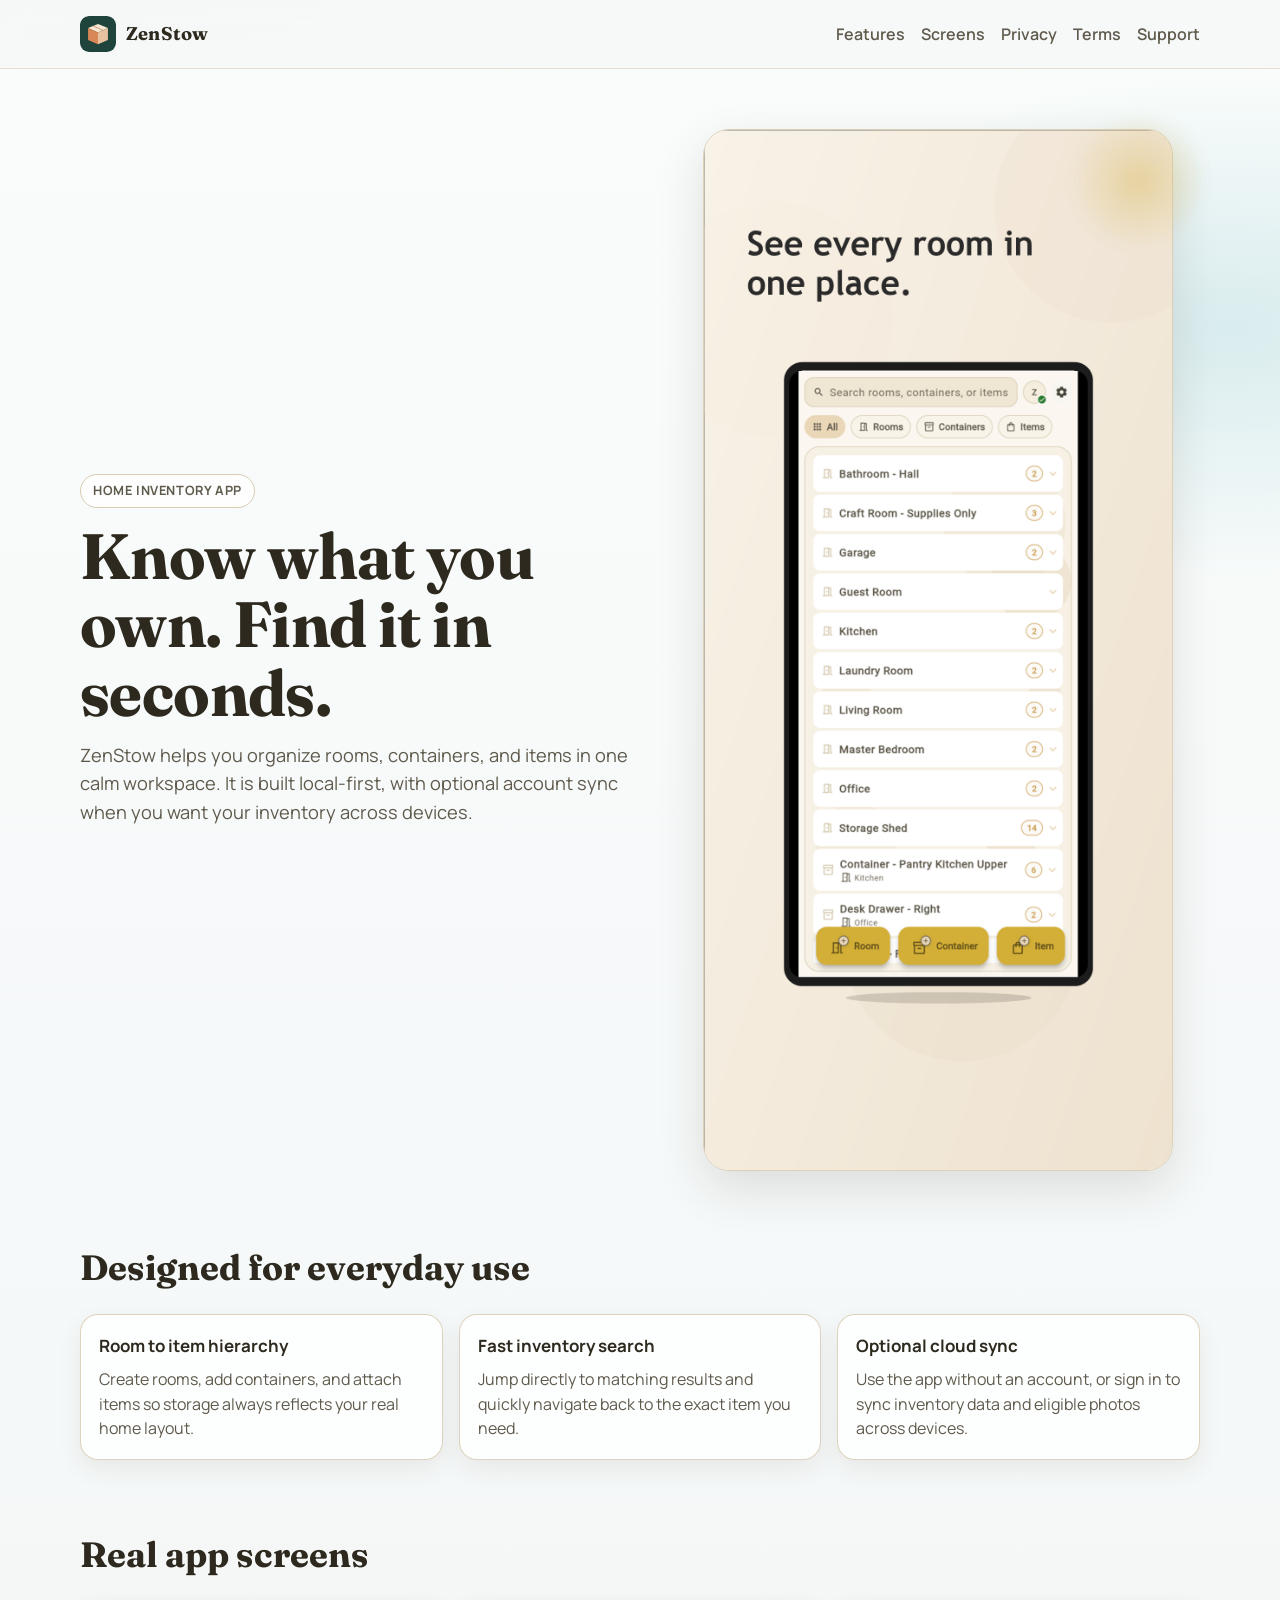
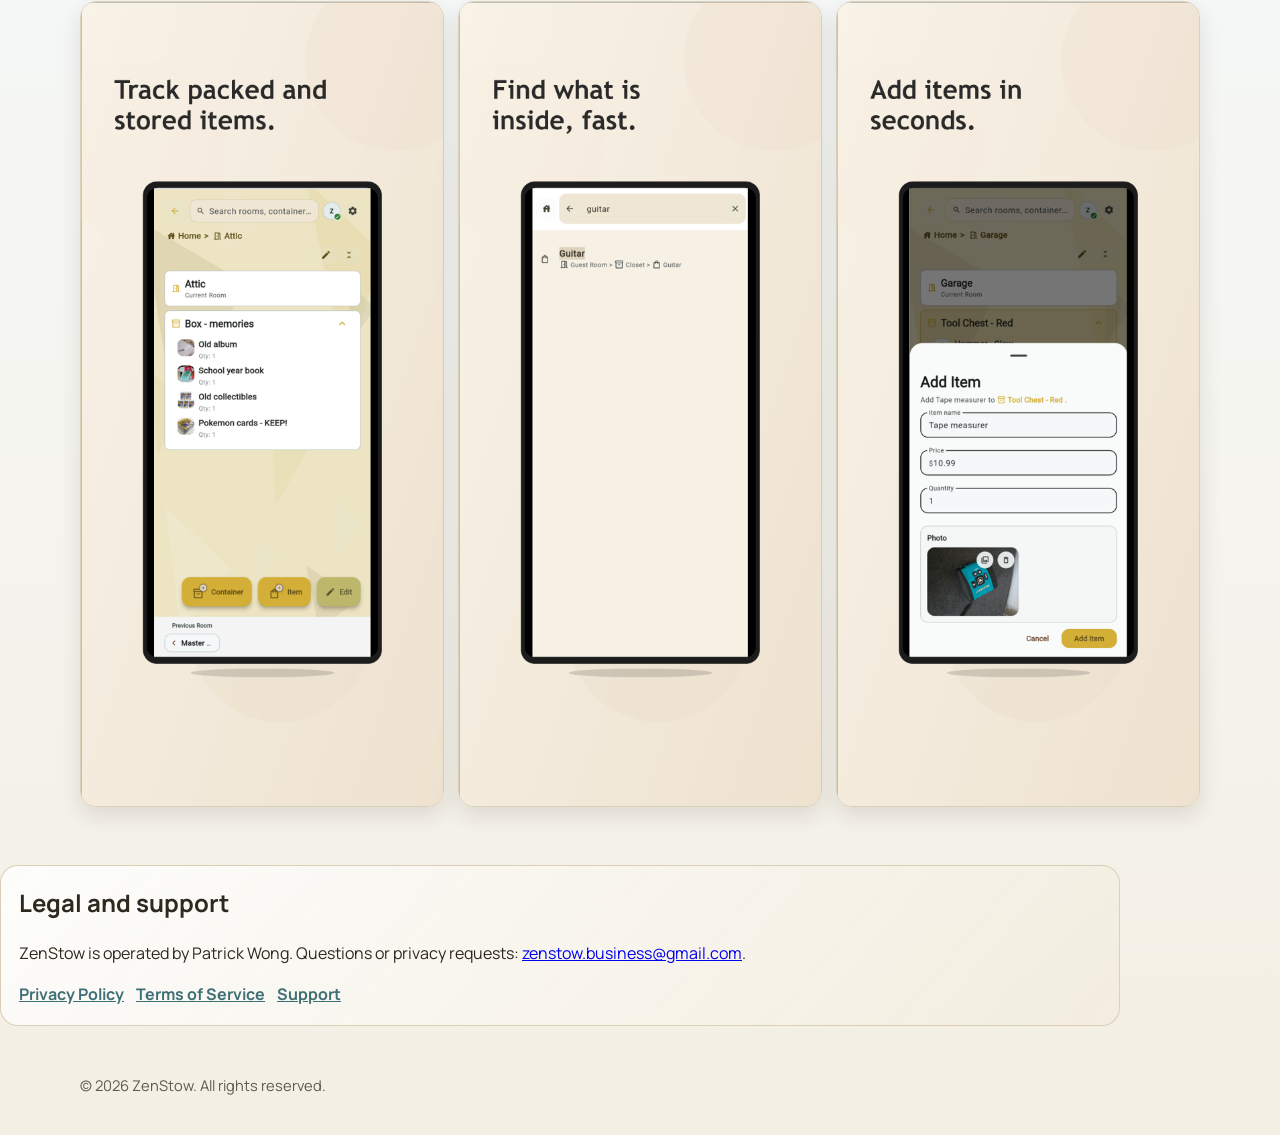
==== index.html @ 6517442a "Update index.html" ====
<!doctype html>
<html lang="en">
  <head>
    <meta charset="utf-8" />
    <meta name="viewport" content="width=device-width, initial-scale=1" />
    <title>ZenStow | Home Inventory, Made Calm</title>
    <meta
      name="description"
      content="ZenStow is a local-first home inventory app that helps you organize rooms, containers, and items with fast search and optional account sync."
    />
    <link rel="preconnect" href="https://fonts.googleapis.com" />
    <link rel="preconnect" href="https://fonts.gstatic.com" crossorigin />
    <link
      href="https://fonts.googleapis.com/css2?family=Fraunces:opsz,wght@9..144,600;9..144,700&family=Manrope:wght@400;500;600;700&display=swap"
      rel="stylesheet"
    />
    <style>
      :root {
        --bg: #f5f8f8;
        --surface: #ffffff;
        --surface-soft: #f2ecdd;
        --ink: #2d291e;
        --ink-soft: #5f5a4c;
        --line: #d8ccb2;
        --primary: #d4af37;
        --primary-ink: #5f4e19;
        --accent: #3e6f74;
        --radius-sm: 12px;
        --radius-md: 18px;
        --radius-lg: 26px;
        --shadow: 0 18px 48px rgba(40, 33, 18, 0.12);
      }

      * {
        box-sizing: border-box;
      }

      html,
      body {
        margin: 0;
        padding: 0;
      }

      body {
        font-family: "Manrope", "Segoe UI", sans-serif;
        color: var(--ink);
        background:
          radial-gradient(1000px 460px at 8% -8%, #fff6d9 0%, transparent 60%),
          radial-gradient(680px 360px at 96% 12%, #d9ecee 0%, transparent 70%),
          linear-gradient(180deg, #f9fcfb 0%, var(--bg) 54%, #f4efe4 100%);
        line-height: 1.55;
      }

      .container {
        width: min(1120px, 92vw);
        margin: 0 auto;
      }

      .site-header {
        position: sticky;
        top: 0;
        backdrop-filter: blur(12px);
        background: rgba(245, 248, 248, 0.8);
        border-bottom: 1px solid rgba(216, 204, 178, 0.6);
        z-index: 20;
      }

      .nav {
        min-height: 68px;
        display: flex;
        align-items: center;
        justify-content: space-between;
        gap: 20px;
      }

      .brand {
        display: inline-flex;
        align-items: center;
        gap: 10px;
        text-decoration: none;
        color: inherit;
      }

      .brand img {
        width: 36px;
        height: 36px;
        border-radius: 9px;
      }

      .brand span {
        font-family: "Fraunces", Georgia, serif;
        font-size: 1.15rem;
        font-weight: 700;
        letter-spacing: 0.2px;
      }

      .nav-links {
        display: inline-flex;
        align-items: center;
        gap: 16px;
      }

      .nav-links a {
        color: var(--ink-soft);
        text-decoration: none;
        font-weight: 600;
      }

      .hero {
        padding: 60px 0 36px;
      }

      .hero-wrap {
        display: grid;
        grid-template-columns: 1.05fr 1fr;
        gap: clamp(20px, 4vw, 44px);
        align-items: center;
      }

      .eyebrow {
        display: inline-flex;
        padding: 6px 12px;
        border-radius: 999px;
        border: 1px solid var(--line);
        background: rgba(255, 255, 255, 0.72);
        font-size: 0.8rem;
        font-weight: 700;
        letter-spacing: 0.6px;
        text-transform: uppercase;
        color: var(--ink-soft);
      }

      h1 {
        margin: 14px 0 14px;
        font-family: "Fraunces", Georgia, serif;
        font-size: clamp(2.2rem, 5.6vw, 4rem);
        line-height: 1.07;
        letter-spacing: -0.6px;
      }

      .hero p {
        margin: 0;
        color: var(--ink-soft);
        font-size: clamp(1rem, 2.2vw, 1.14rem);
        max-width: 58ch;
      }

      .cta-row {
        margin-top: 24px;
        display: flex;
        gap: 12px;
        flex-wrap: wrap;
      }

      .btn {
        display: inline-flex;
        align-items: center;
        justify-content: center;
        min-height: 44px;
        border-radius: 14px;
        border: 1px solid transparent;
        padding: 0 16px;
        text-decoration: none;
        font-weight: 700;
      }

      .btn-primary {
        color: var(--primary-ink);
        background: var(--primary);
        box-shadow: 0 8px 24px rgba(212, 175, 55, 0.32);
      }

      .btn-ghost {
        color: var(--ink-soft);
        background: rgba(255, 255, 255, 0.72);
        border-color: var(--line);
      }

      .hero-visual {
        position: relative;
      }

      .phone-shot {
        width: min(470px, 100%);
        margin-inline: auto;
        display: block;
        border-radius: var(--radius-lg);
        border: 1px solid rgba(216, 204, 178, 0.92);
        box-shadow: var(--shadow);
      }

      .pulse {
        position: absolute;
        width: 140px;
        height: 140px;
        border-radius: 50%;
        background: radial-gradient(circle, rgba(212, 175, 55, 0.35), transparent 70%);
        filter: blur(5px);
        top: -18px;
        right: -8px;
        pointer-events: none;
      }

      .section {
        padding: 34px 0;
      }

      .section h2 {
        margin: 0 0 18px;
        font-family: "Fraunces", Georgia, serif;
        font-size: clamp(1.6rem, 3vw, 2.2rem);
      }

      .features {
        display: grid;
        grid-template-columns: repeat(3, minmax(0, 1fr));
        gap: 16px;
      }

      .card {
        background: rgba(255, 255, 255, 0.78);
        border: 1px solid rgba(216, 204, 178, 0.85);
        border-radius: var(--radius-md);
        padding: 18px;
        box-shadow: 0 9px 24px rgba(56, 47, 25, 0.08);
      }

      .card h3 {
        margin: 0 0 8px;
        font-size: 1.06rem;
      }

      .card p {
        margin: 0;
        color: var(--ink-soft);
      }

      .shots {
        display: grid;
        grid-template-columns: repeat(3, minmax(0, 1fr));
        gap: 14px;
      }

      .shots img {
        width: 100%;
        display: block;
        border-radius: 16px;
        border: 1px solid rgba(216, 204, 178, 0.9);
        box-shadow: 0 9px 22px rgba(36, 28, 11, 0.11);
      }

      .legal {
        margin: 24px 0 48px;
        background: linear-gradient(130deg, rgba(255, 255, 255, 0.82), rgba(242, 236, 221, 0.74));
        border: 1px solid rgba(216, 204, 178, 0.92);
        border-radius: var(--radius-md);
        padding: 18px;
      }

      .legal h2 {
        margin-top: 0;
      }

      .legal-links {
        display: flex;
        gap: 12px;
        flex-wrap: wrap;
      }

      .legal-links a {
        color: var(--accent);
        font-weight: 700;
      }

      .footer {
        padding: 0 0 38px;
        color: var(--ink-soft);
        font-size: 0.92rem;
      }

      [data-reveal] {
        opacity: 0;
        transform: translateY(18px);
      }

      [data-reveal].in {
        opacity: 1;
        transform: translateY(0);
        transition: opacity 0.55s ease, transform 0.55s ease;
      }

      @media (max-width: 960px) {
        .hero-wrap {
          grid-template-columns: 1fr;
        }

        .features,
        .shots {
          grid-template-columns: repeat(2, minmax(0, 1fr));
        }
      }

      @media (max-width: 640px) {
        .nav {
          min-height: 62px;
        }

        .nav-links {
          gap: 12px;
          font-size: 0.92rem;
        }

        .hero {
          padding-top: 34px;
        }

        .features,
        .shots {
          grid-template-columns: 1fr;
        }
      }
    </style>
  </head>
  <body>
    <header class="site-header">
      <div class="container nav">
        <a class="brand" href="#top" aria-label="ZenStow home">
          <img src="assets/branding/app_icon_variant_dark_large.svg" alt="ZenStow logo" />
          <span>ZenStow</span>
        </a>
        <nav class="nav-links" aria-label="Primary">
          <a href="#features">Features</a>
          <a href="#screens">Screens</a>
          <a href="privacy-policy.html">Privacy</a>
          <a href="terms-of-service.html">Terms</a>
          <a href="support.html">Support</a>
        </nav>
      </div>
    </header>

    <main id="top">
      <section class="hero container">
        <div class="hero-wrap">
          <div data-reveal>
            <span class="eyebrow">Home Inventory App</span>
            <h1>Know what you own. Find it in seconds.</h1>
            <p>
              ZenStow helps you organize rooms, containers, and items in one calm workspace.
              It is built local-first, with optional account sync when you want your inventory
              across devices.
            </p>
          </div>
          <div class="hero-visual" data-reveal>
            <span class="pulse" aria-hidden="true"></span>
            <!-- Keep image src paths flat: assets/branding/<file-name> -->
            <img
              class="phone-shot"
              src="assets/branding/phone-v3-02-home.png"
              alt="ZenStow home inventory screen"
            />
          </div>
        </div>
      </section>

      <section class="section container" id="features">
        <h2 data-reveal>Designed for everyday use</h2>
        <div class="features">
          <article class="card" data-reveal>
            <h3>Room to item hierarchy</h3>
            <p>Create rooms, add containers, and attach items so storage always reflects your real home layout.</p>
          </article>
          <article class="card" data-reveal>
            <h3>Fast inventory search</h3>
            <p>Jump directly to matching results and quickly navigate back to the exact item you need.</p>
          </article>
          <article class="card" data-reveal>
            <h3>Optional cloud sync</h3>
            <p>Use the app without an account, or sign in to sync inventory data and eligible photos across devices.</p>
          </article>
        </div>
      </section>

      <section class="section container" id="screens">
        <h2 data-reveal>Real app screens</h2>
        <div class="shots">
          <img data-reveal src="assets/branding/phone-v3-01-start.png" alt="ZenStow start screen" />
          <img data-reveal src="assets/branding/phone-v3-03-room-kitchen.png" alt="ZenStow room details screen" />
          <img data-reveal src="assets/branding/phone-v3-04-room-storage.png" alt="ZenStow storage room screen" />
        </div>
      </section>

      <section class="container legal" data-reveal>
        <h2>Legal and support</h2>
        <p>
          ZenStow is operated by Patrick Wong. Questions or privacy requests:
          <a href="mailto:zenstow.business@gmail.com">zenstow.business@gmail.com</a>.
        </p>
        <div class="legal-links">
          <a href="privacy-policy.html">Privacy Policy</a>
          <a href="terms-of-service.html">Terms of Service</a>
          <a href="mailto:zenstow.business@gmail.com?subject=ZenStow%20Support">Support</a>
        </div>
      </section>
    </main>

    <footer class="container footer">© 2026 ZenStow. All rights reserved.</footer>

    <script>
      const nodes = document.querySelectorAll("[data-reveal]");
      const observer = new IntersectionObserver(
        (entries) => {
          entries.forEach((entry) => {
            if (entry.isIntersecting) {
              entry.target.classList.add("in");
              observer.unobserve(entry.target);
            }
          });
        },
        { threshold: 0.18 }
      );
      nodes.forEach((node) => observer.observe(node));
    </script>
  </body>
</html>
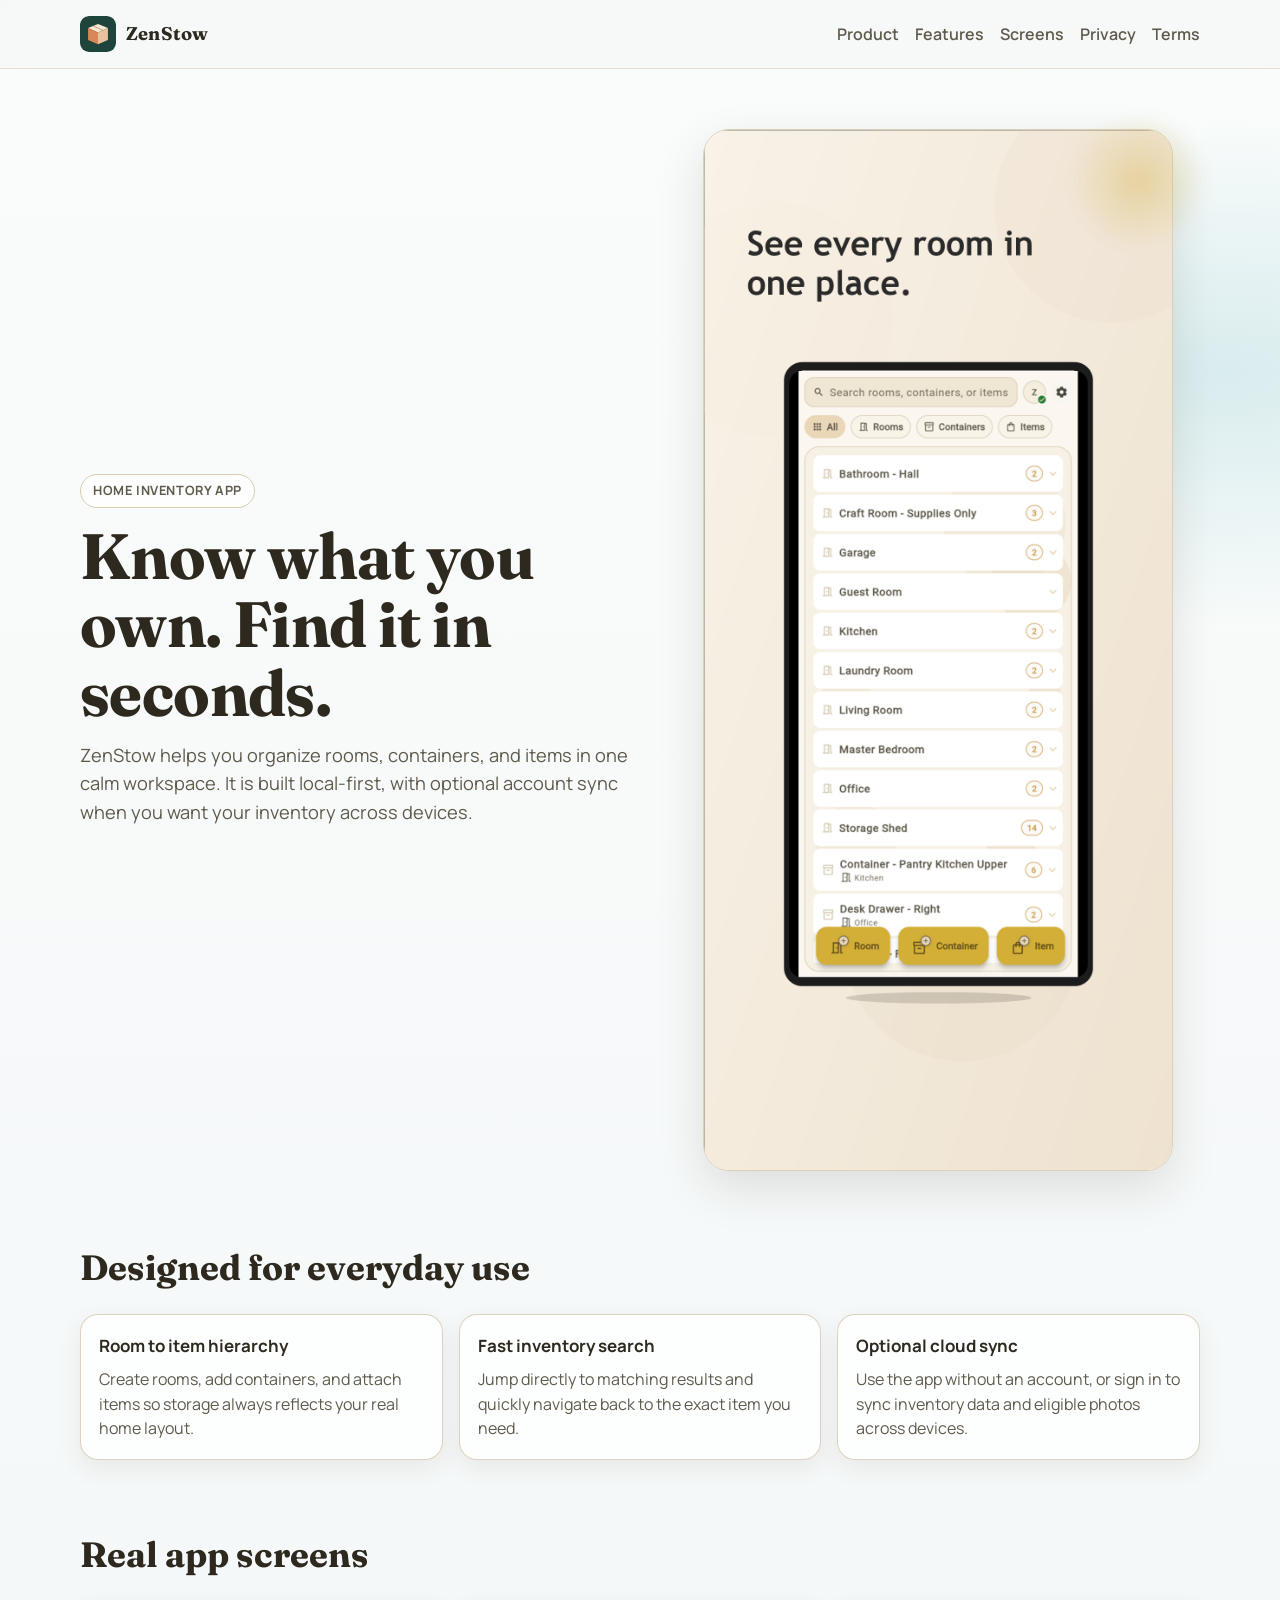
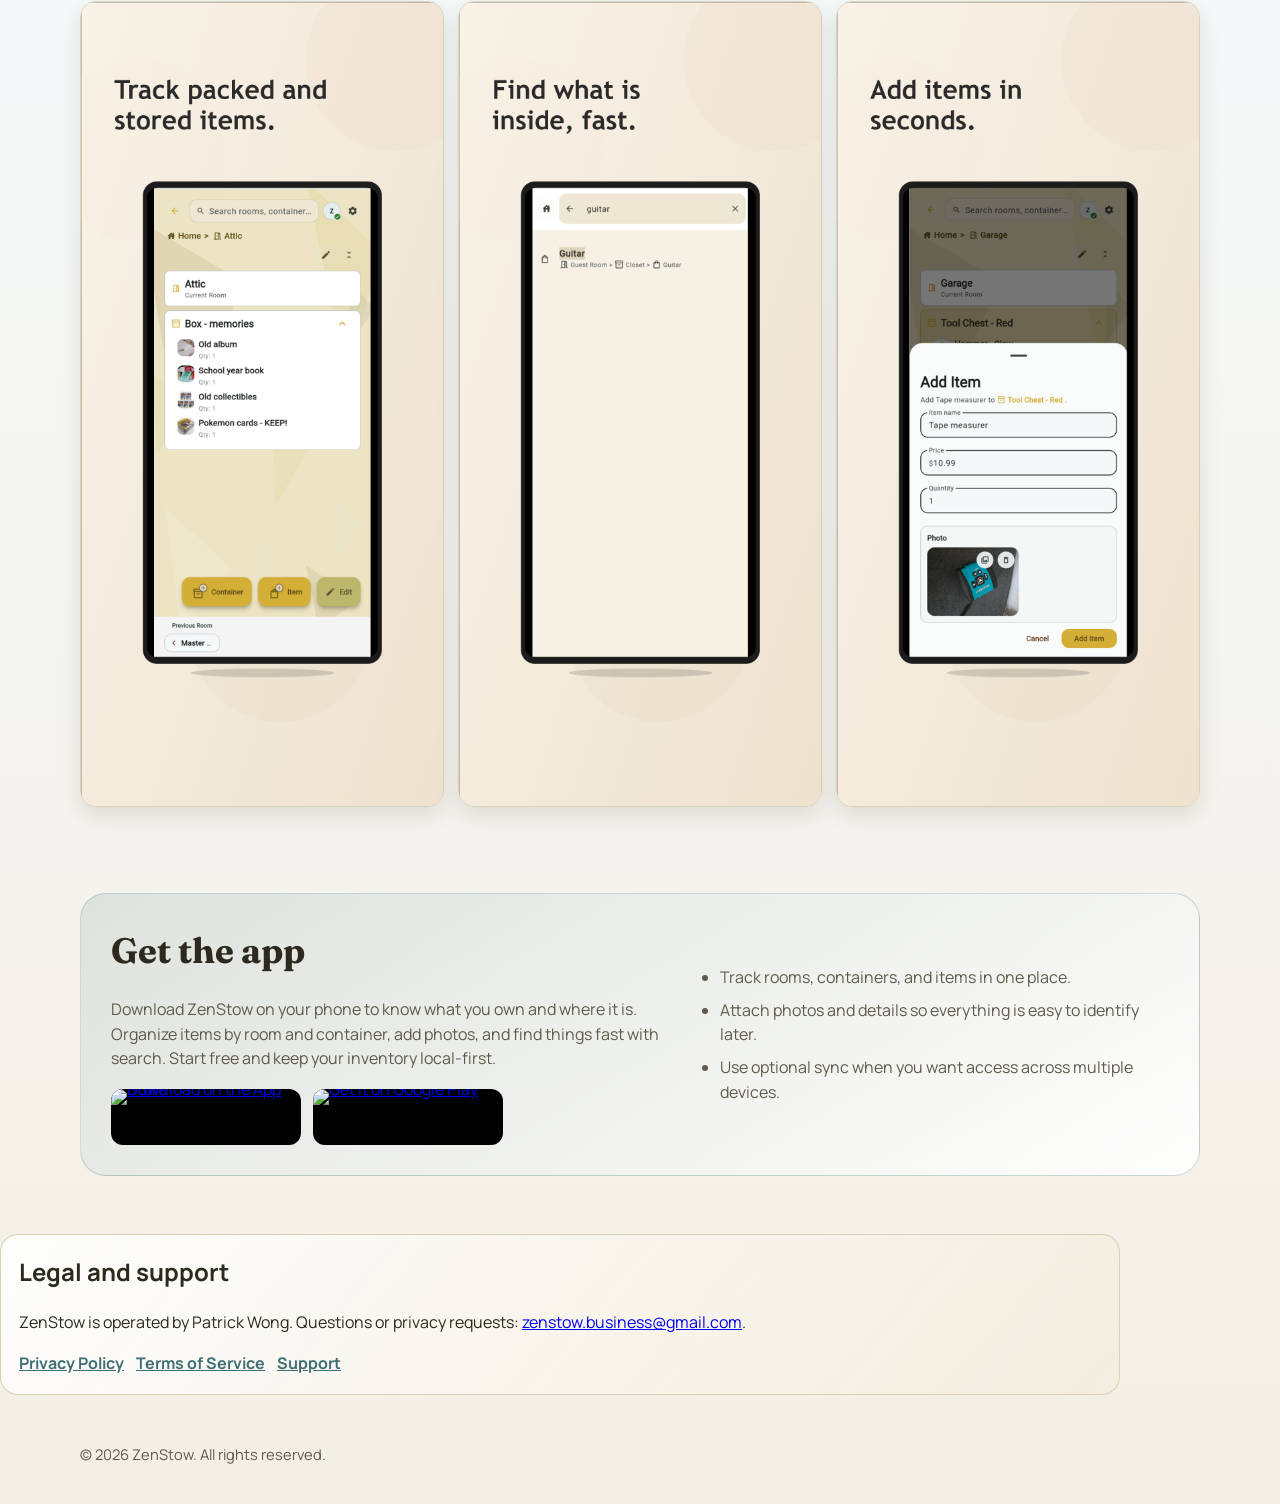
==== commit f1fd429c: "Update index.html" ====
--- a/index.html
+++ b/index.html
@@ -249,6 +249,67 @@
         box-shadow: 0 9px 22px rgba(36, 28, 11, 0.11);
       }
 
+      .product {
+        margin: 18px auto 0;
+        background: linear-gradient(150deg, rgba(62, 111, 116, 0.12), rgba(255, 255, 255, 0.9));
+        border: 1px solid rgba(62, 111, 116, 0.24);
+        border-radius: var(--radius-lg);
+        padding: clamp(20px, 3vw, 30px);
+      }
+
+      .product-wrap {
+        display: grid;
+        grid-template-columns: 1.1fr 0.9fr;
+        gap: 20px;
+        align-items: center;
+      }
+
+      .product p {
+        margin: 0;
+        color: var(--ink-soft);
+      }
+
+      .store-row {
+        margin-top: 18px;
+        display: flex;
+        flex-wrap: wrap;
+        gap: 12px;
+      }
+
+      .store-badge {
+        display: inline-flex;
+        align-items: center;
+        justify-content: center;
+        width: 190px;
+        height: 56px;
+        border-radius: 12px;
+        overflow: hidden;
+        line-height: 0;
+        background: #000;
+      }
+
+      .store-badge img {
+        width: 100%;
+        height: 100%;
+        object-fit: contain;
+        display: block;
+      }
+
+      .product-points {
+        margin: 0;
+        padding-left: 18px;
+        color: var(--ink-soft);
+      }
+
+      .product-points li + li {
+        margin-top: 8px;
+      }
+
+      .product-note {
+        margin-top: 14px;
+        font-size: 0.9rem;
+      }
+
       .legal {
         margin: 24px 0 48px;
         background: linear-gradient(130deg, rgba(255, 255, 255, 0.82), rgba(242, 236, 221, 0.74));
@@ -291,6 +352,10 @@
 
       @media (max-width: 960px) {
         .hero-wrap {
+          grid-template-columns: 1fr;
+        }
+
+        .product-wrap {
           grid-template-columns: 1fr;
         }
 
@@ -329,11 +394,11 @@
           <span>ZenStow</span>
         </a>
         <nav class="nav-links" aria-label="Primary">
+          <a href="#product">Product</a>
           <a href="#features">Features</a>
           <a href="#screens">Screens</a>
           <a href="privacy-policy.html">Privacy</a>
           <a href="terms-of-service.html">Terms</a>
-          <a href="support.html">Support</a>
         </nav>
       </div>
     </header>
@@ -389,6 +454,51 @@
         </div>
       </section>
 
+      <section class="section container" id="product">
+        <div class="product" data-reveal>
+          <div class="product-wrap">
+            <div>
+              <h2>Get the app</h2>
+              <p>
+                Download ZenStow on your phone to know what you own and where it is. Organize items by room and container,
+                add photos, and find things fast with search. Start free and keep your inventory local-first.
+              </p>
+              <div class="store-row">
+                <a
+                  class="store-badge"
+                  href="https://apps.apple.com/us/app/zenstow-home-inventory/id6762416931"
+                  target="_blank"
+                  rel="noopener noreferrer"
+                  aria-label="Download on the App Store"
+                >
+                  <img
+                    src="assets/branding/apple.store.svg"
+                    alt="Download on the App Store"
+                  />
+                </a>
+                <a
+                  class="store-badge"
+                  href="https://play.google.com/store/apps/details?id=com.patrickwong.zenflow.home"
+                  target="_blank"
+                  rel="noopener noreferrer"
+                  aria-label="Get it on Google Play"
+                >
+                  <img
+                    src="assets/branding/google.store.png"
+                    alt="Get it on Google Play"
+                  />
+                </a>
+              </div>
+            </div>
+            <ul class="product-points">
+              <li>Track rooms, containers, and items in one place.</li>
+              <li>Attach photos and details so everything is easy to identify later.</li>
+              <li>Use optional sync when you want access across multiple devices.</li>
+            </ul>
+          </div>
+        </div>
+      </section>
+
       <section class="container legal" data-reveal>
         <h2>Legal and support</h2>
         <p>
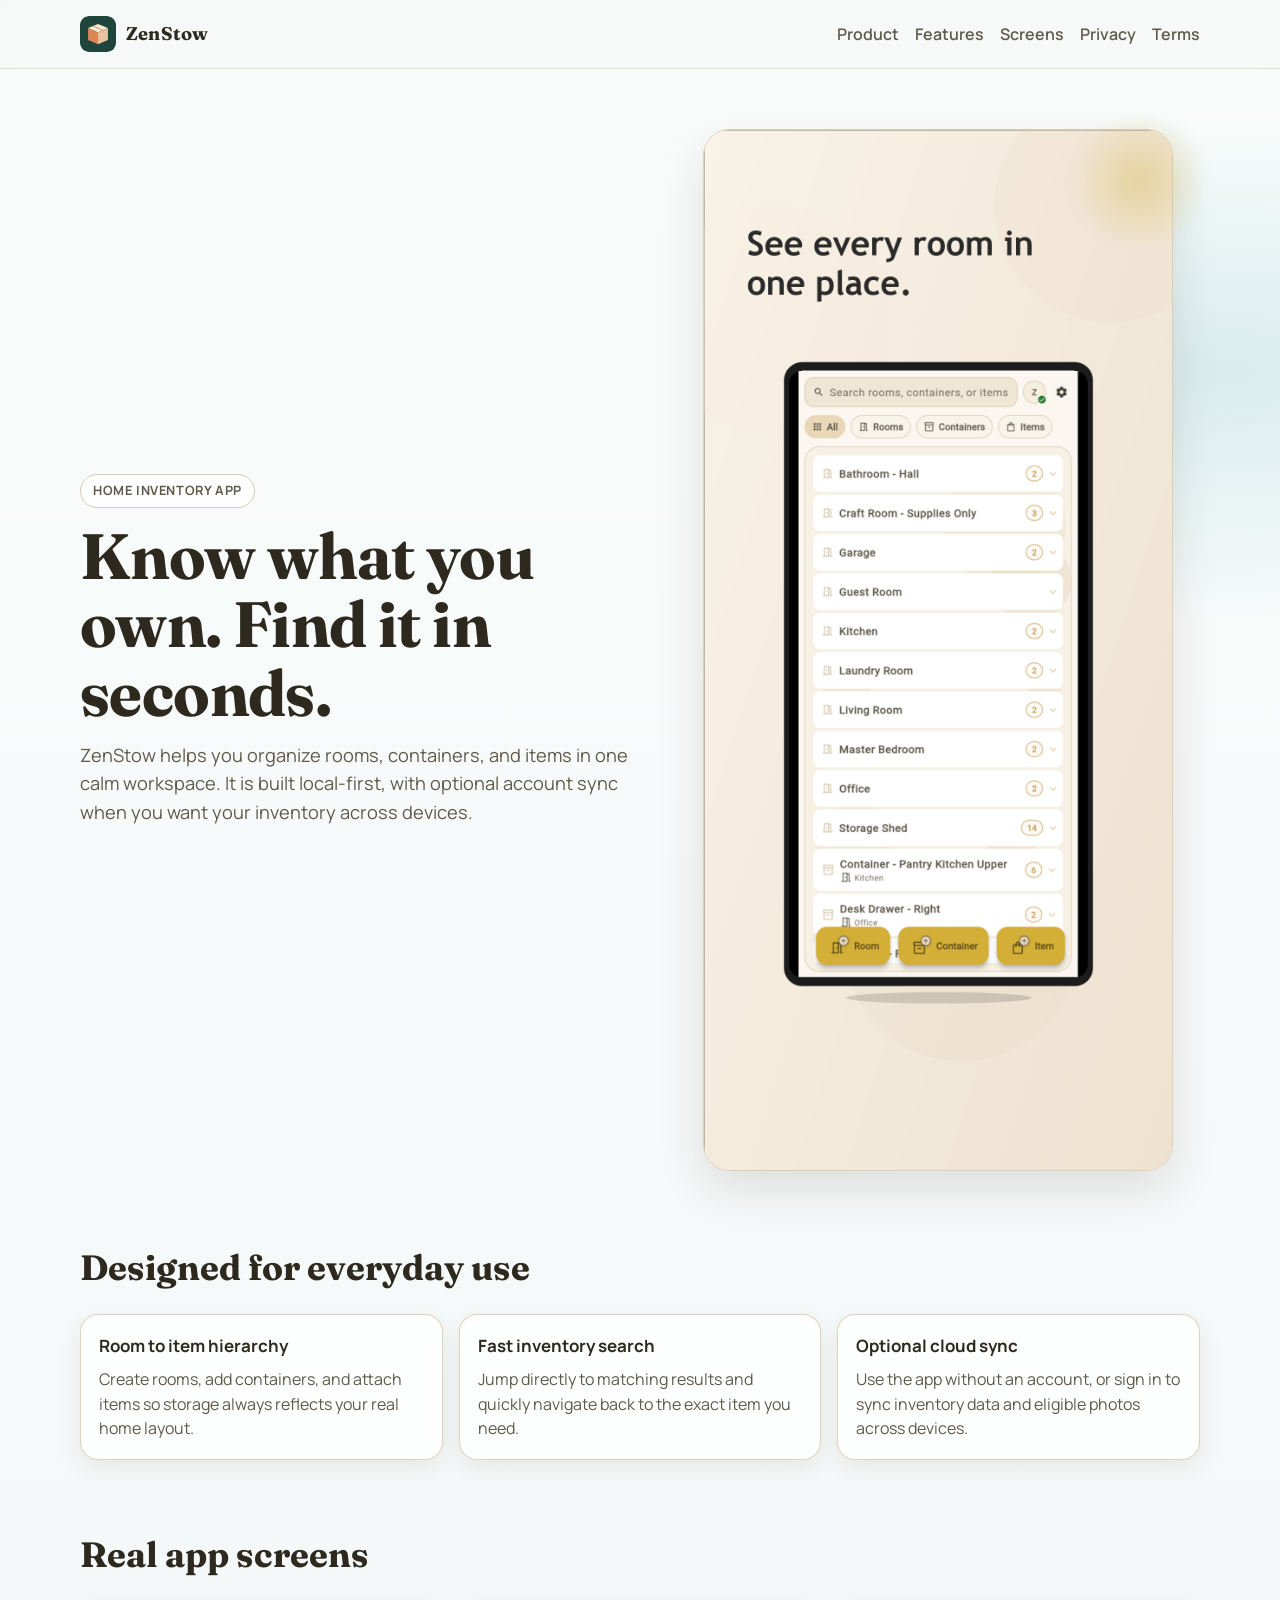
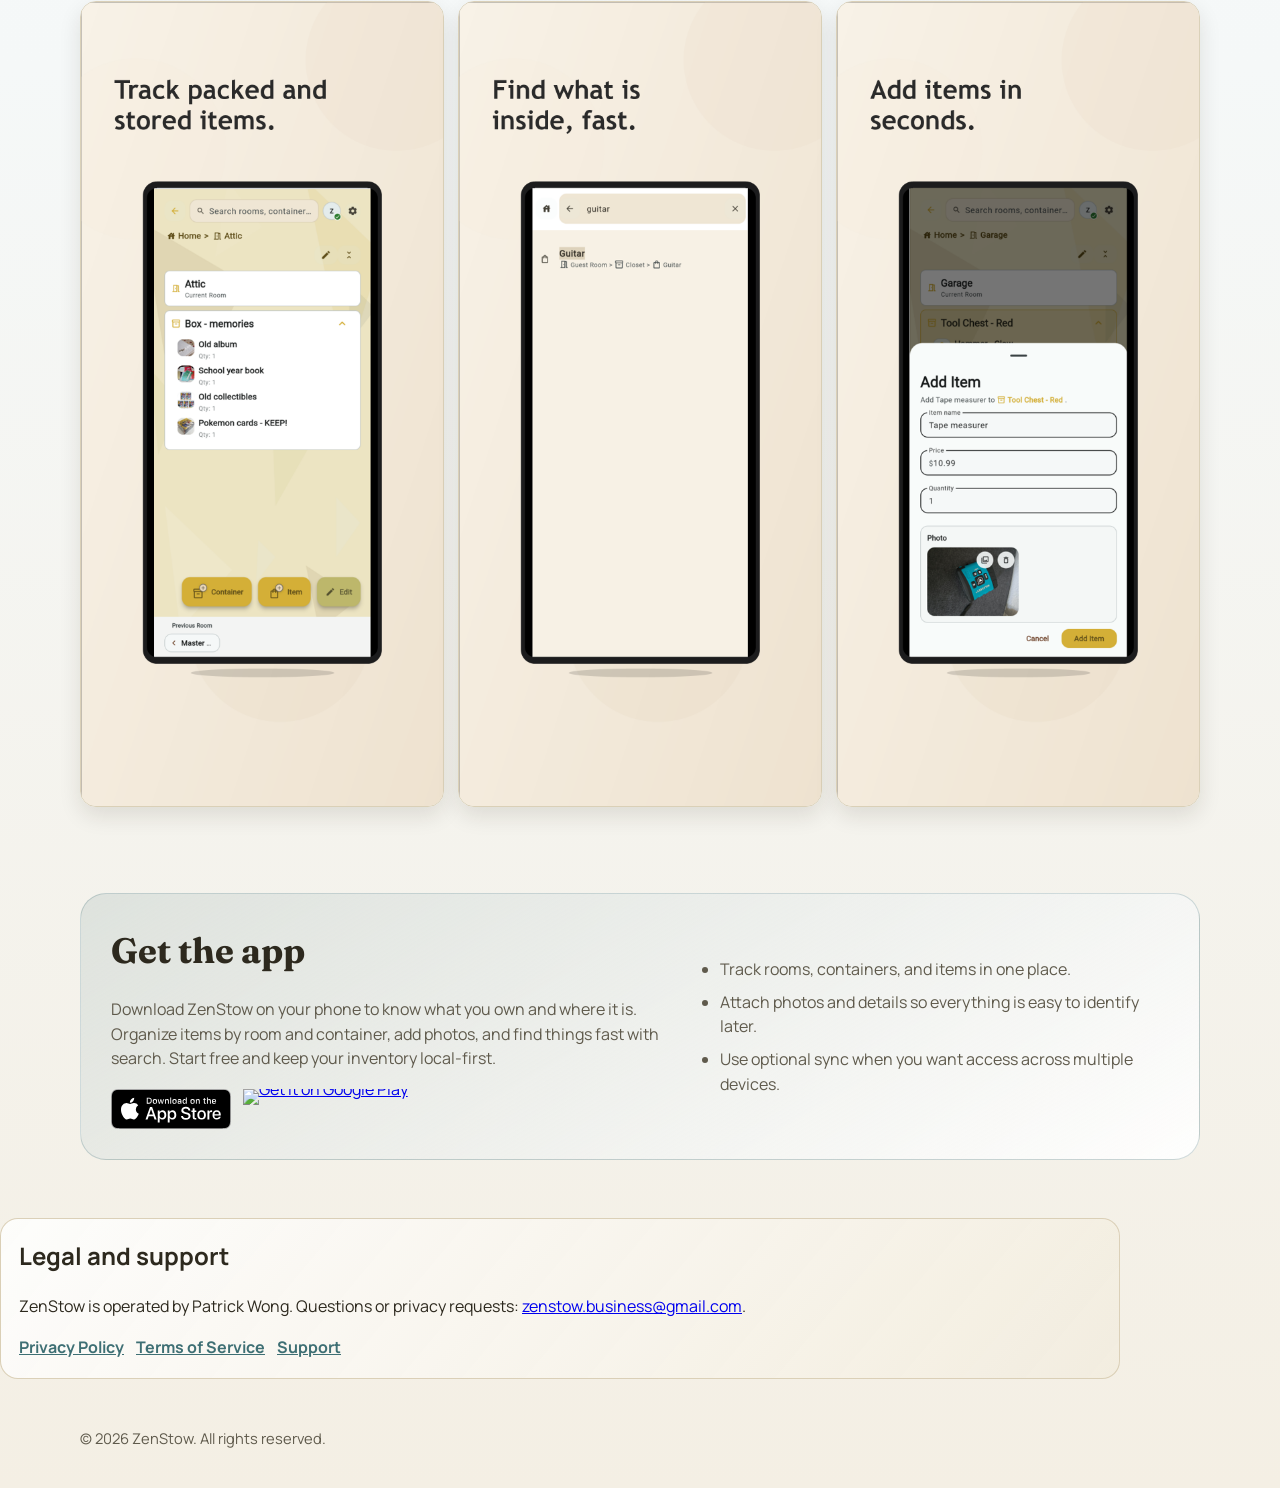
==== commit ca4cae2f: "Update index.html" ====
--- a/index.html
+++ b/index.html
@@ -277,21 +277,11 @@
       }
 
       .store-badge {
-        display: inline-flex;
-        align-items: center;
-        justify-content: center;
-        width: 190px;
-        height: 56px;
-        border-radius: 12px;
-        overflow: hidden;
+        display: inline-block;
         line-height: 0;
-        background: #000;
       }
 
       .store-badge img {
-        width: 100%;
-        height: 100%;
-        object-fit: contain;
         display: block;
       }
 
@@ -484,7 +474,7 @@
                   aria-label="Get it on Google Play"
                 >
                   <img
-                    src="assets/branding/google.store.png"
+                    src="assets/branding/google.store.40h.png"
                     alt="Get it on Google Play"
                   />
                 </a>
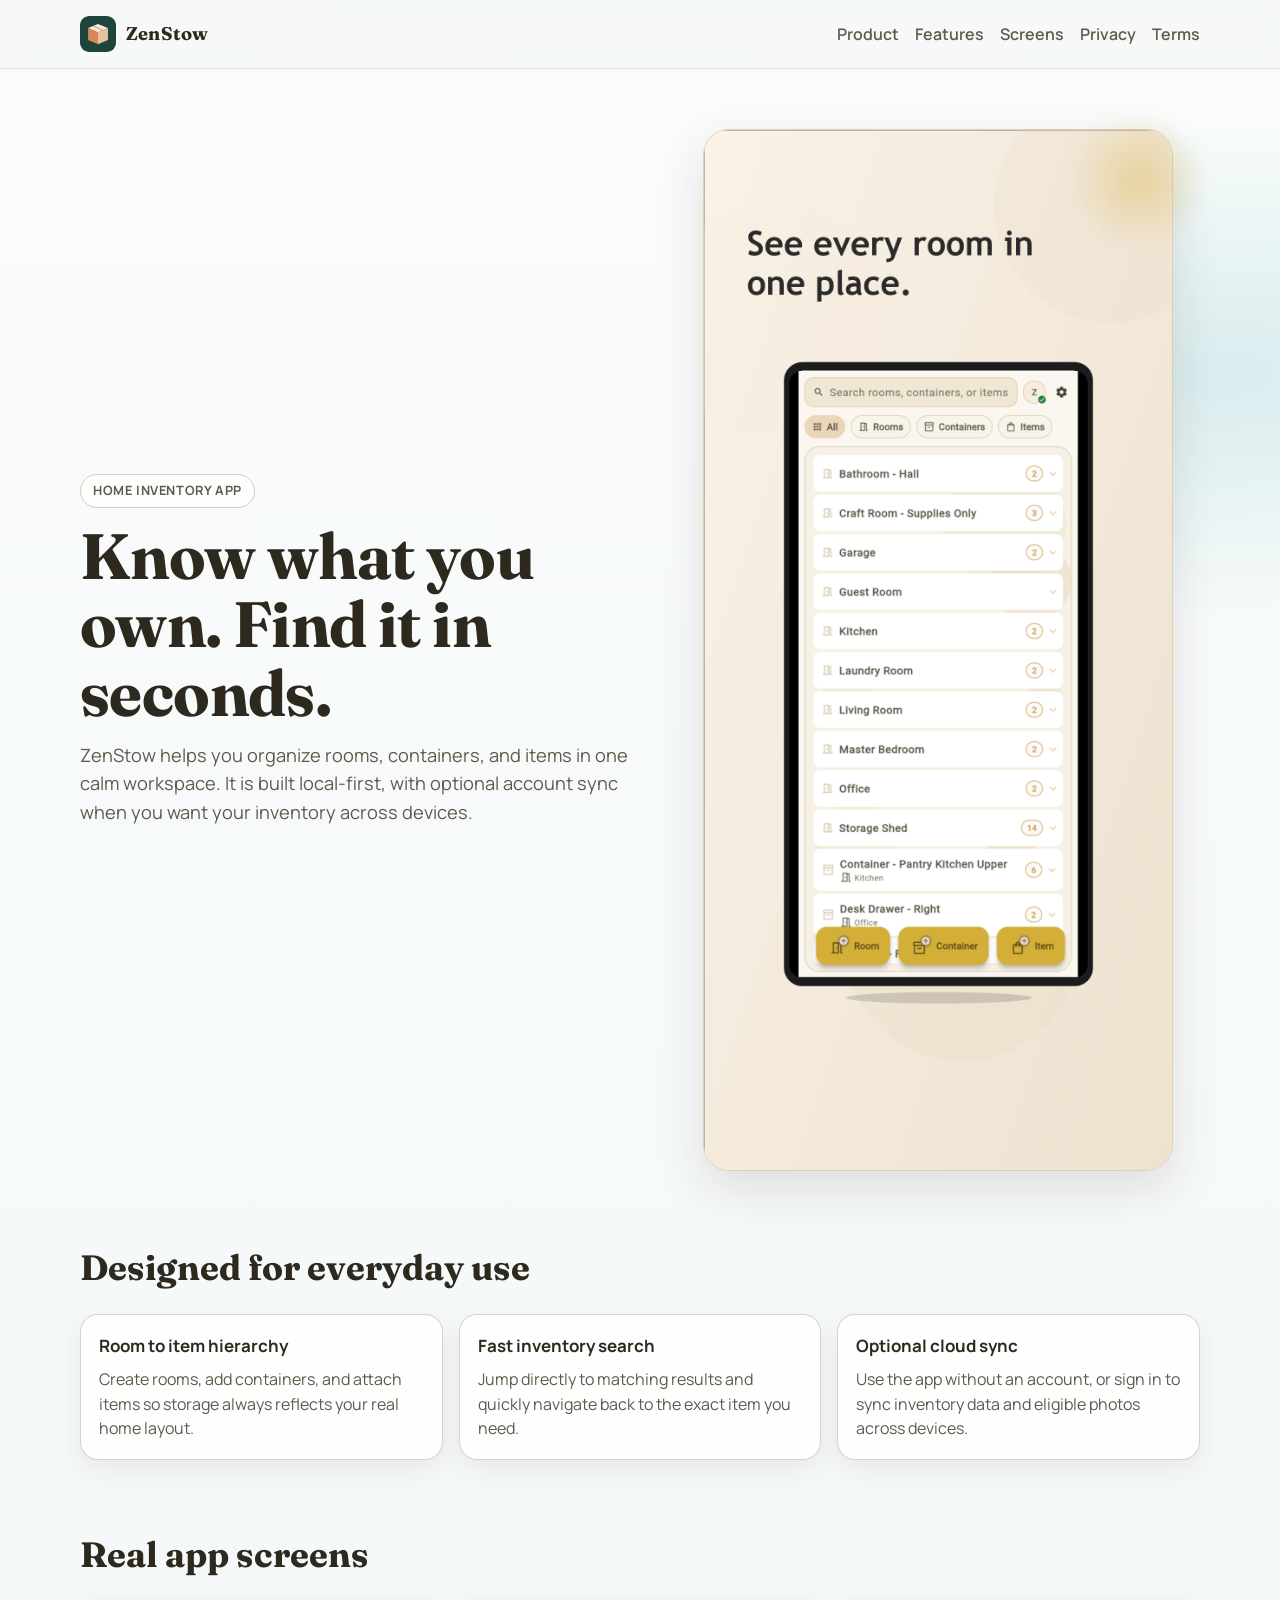
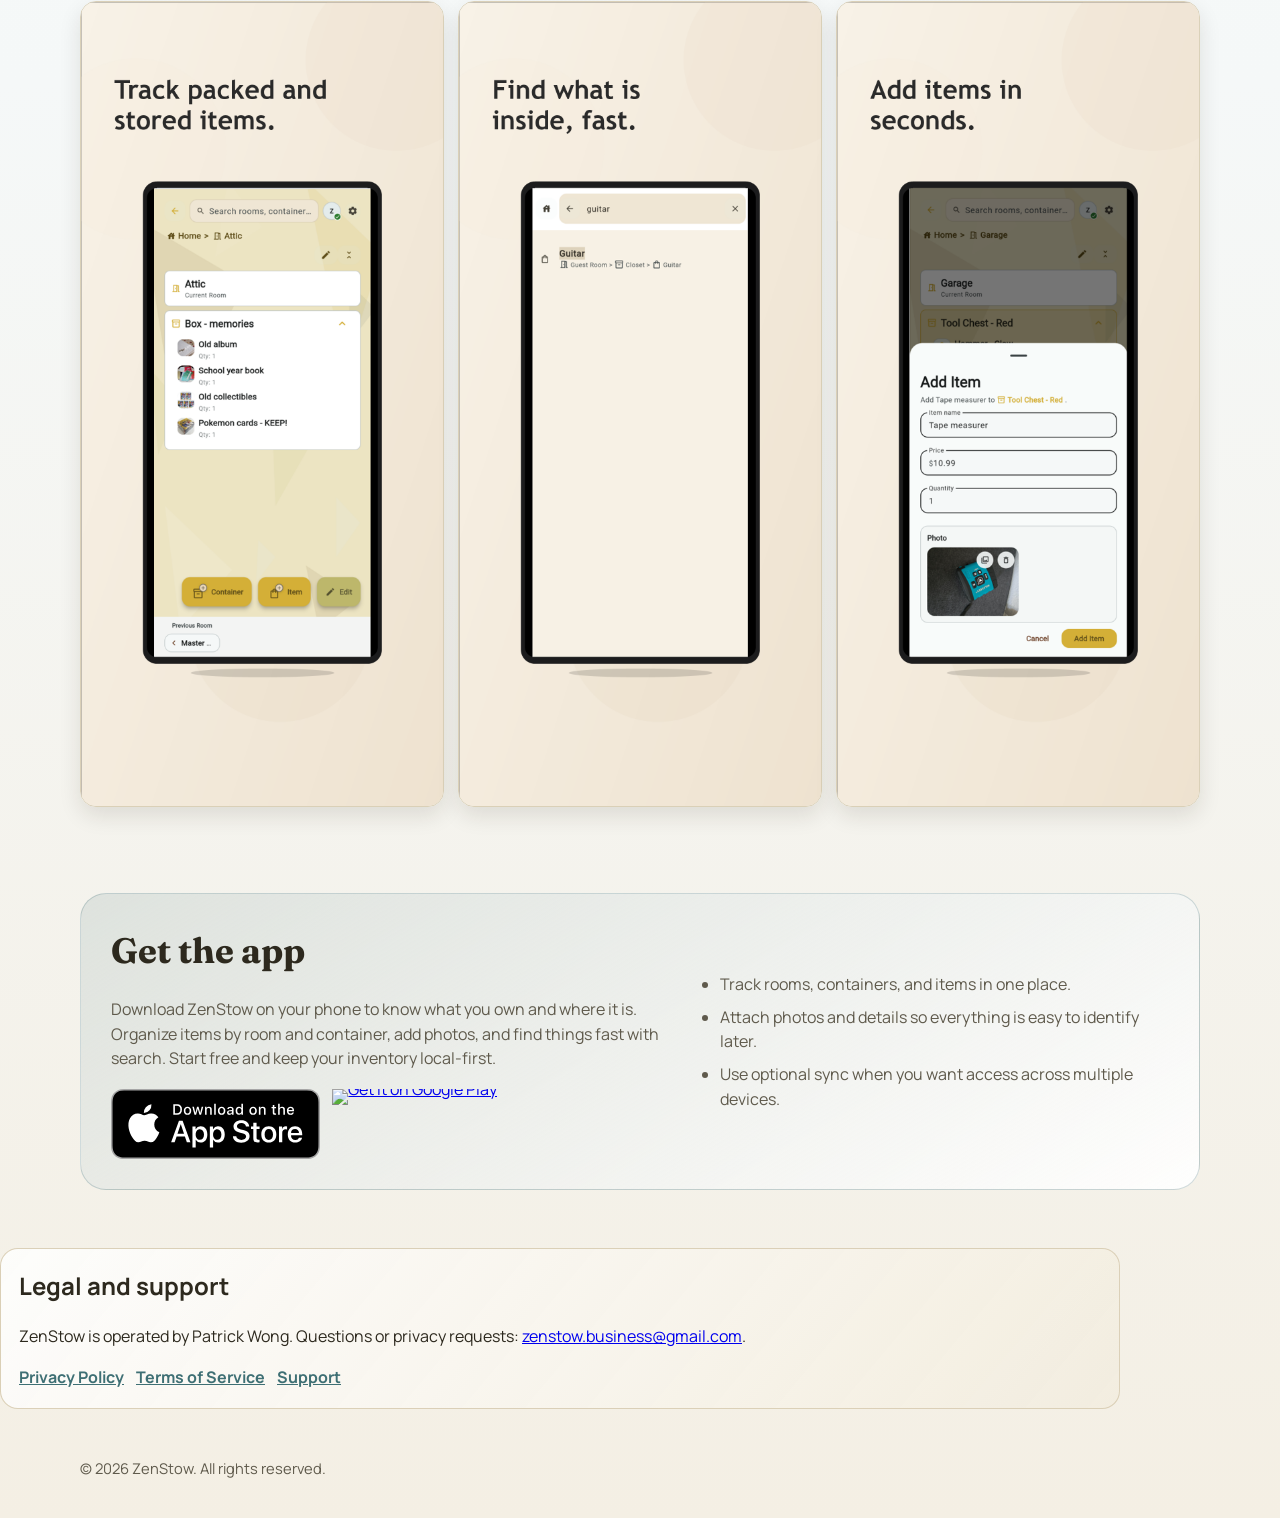
==== commit 5fb830d8: "Update index.html" ====
--- a/index.html
+++ b/index.html
@@ -283,6 +283,7 @@
 
       .store-badge img {
         display: block;
+        height: 70px;
       }
 
       .product-points {
@@ -474,7 +475,7 @@
                   aria-label="Get it on Google Play"
                 >
                   <img
-                    src="assets/branding/google.store.40h.png"
+                    src="assets/branding/google.store.svg"
                     alt="Get it on Google Play"
                   />
                 </a>
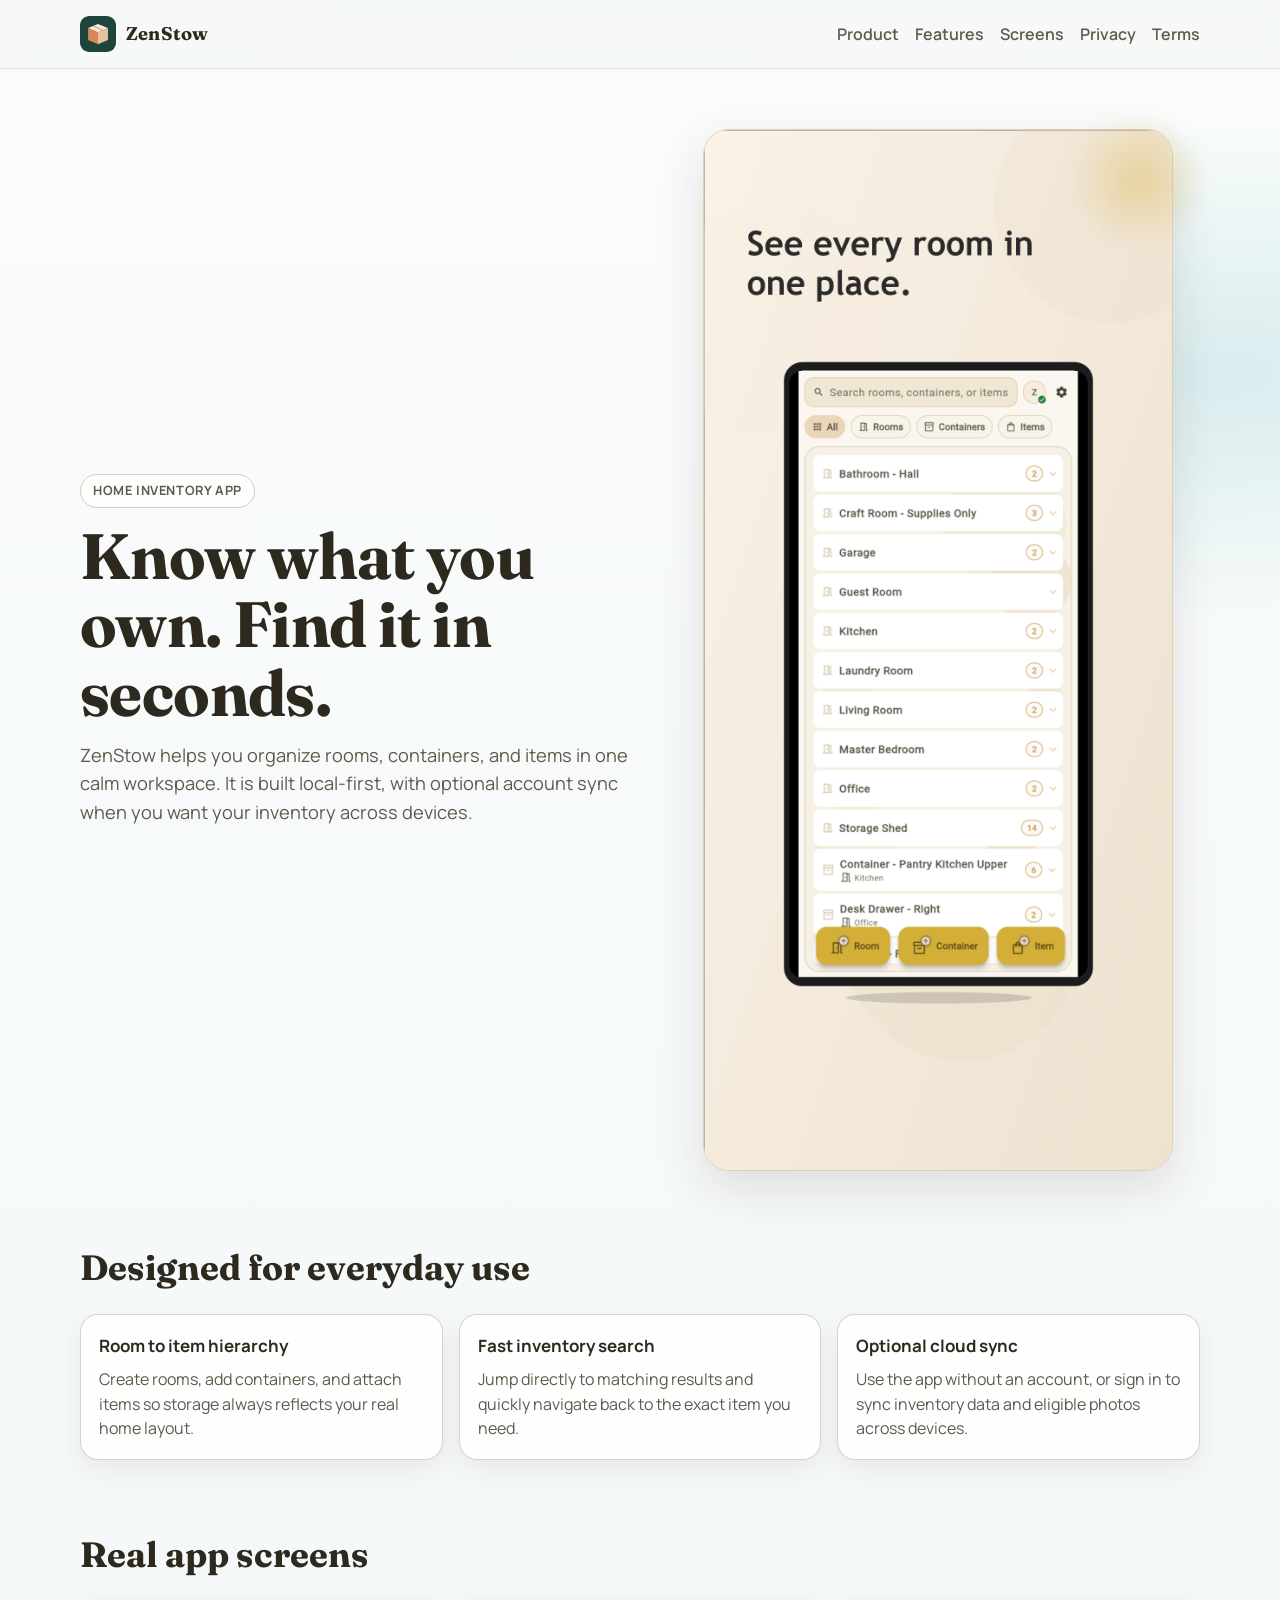
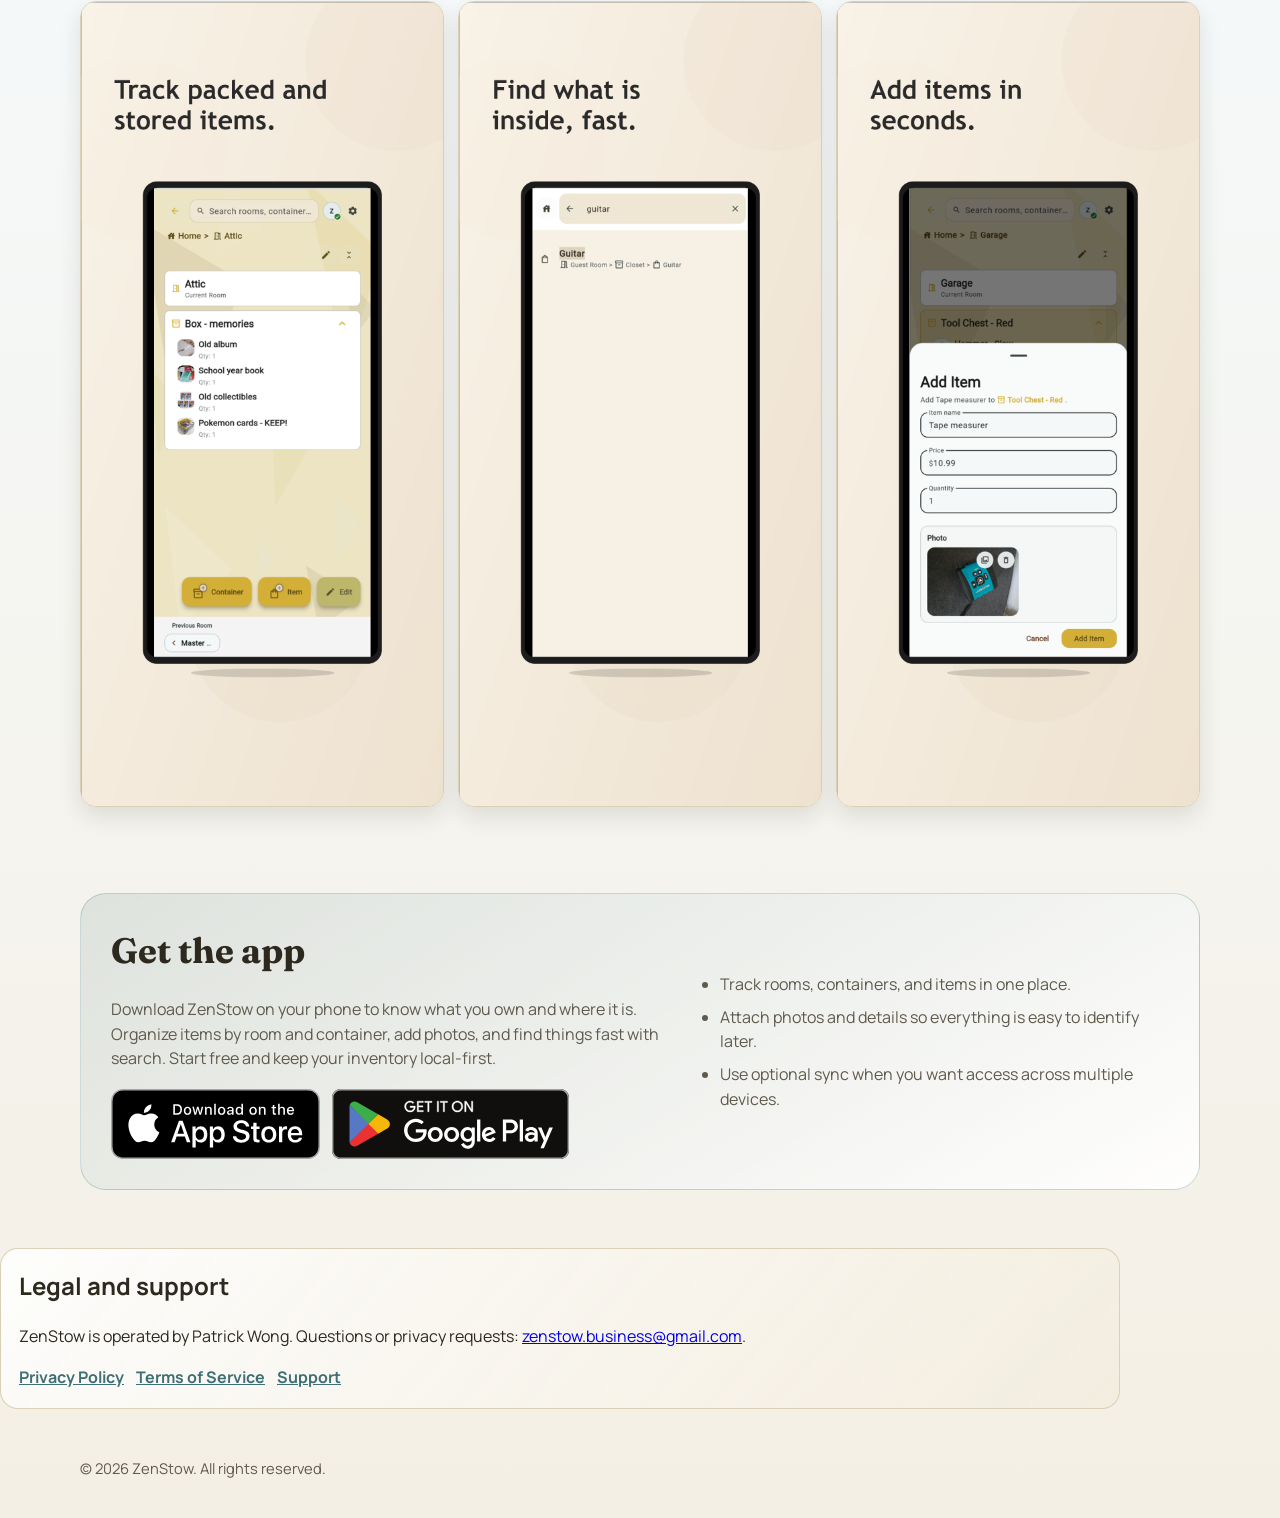
==== commit 3905bc29: "Update index.html" ====
--- a/index.html
+++ b/index.html
@@ -475,7 +475,7 @@
                   aria-label="Get it on Google Play"
                 >
                   <img
-                    src="assets/branding/google.store.svg"
+                    src="assets/branding/google.storev2.svg"
                     alt="Get it on Google Play"
                   />
                 </a>
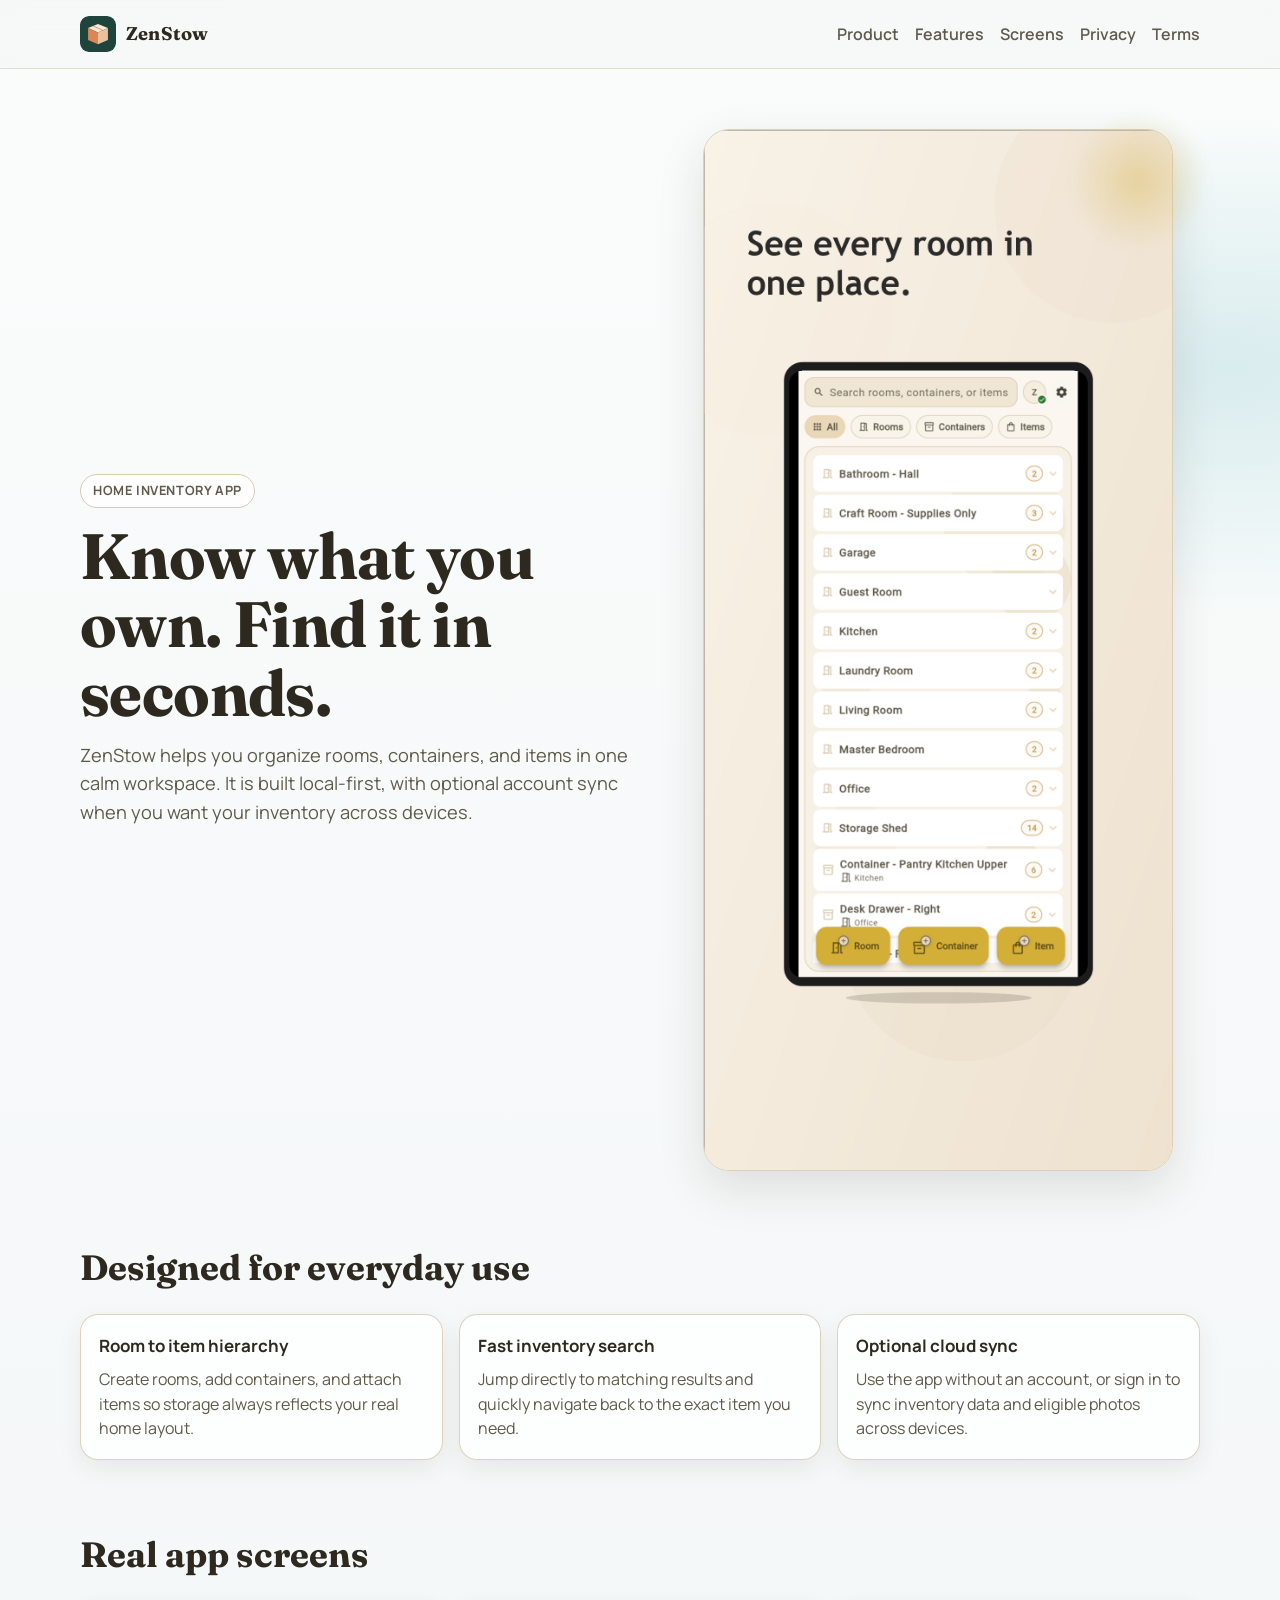
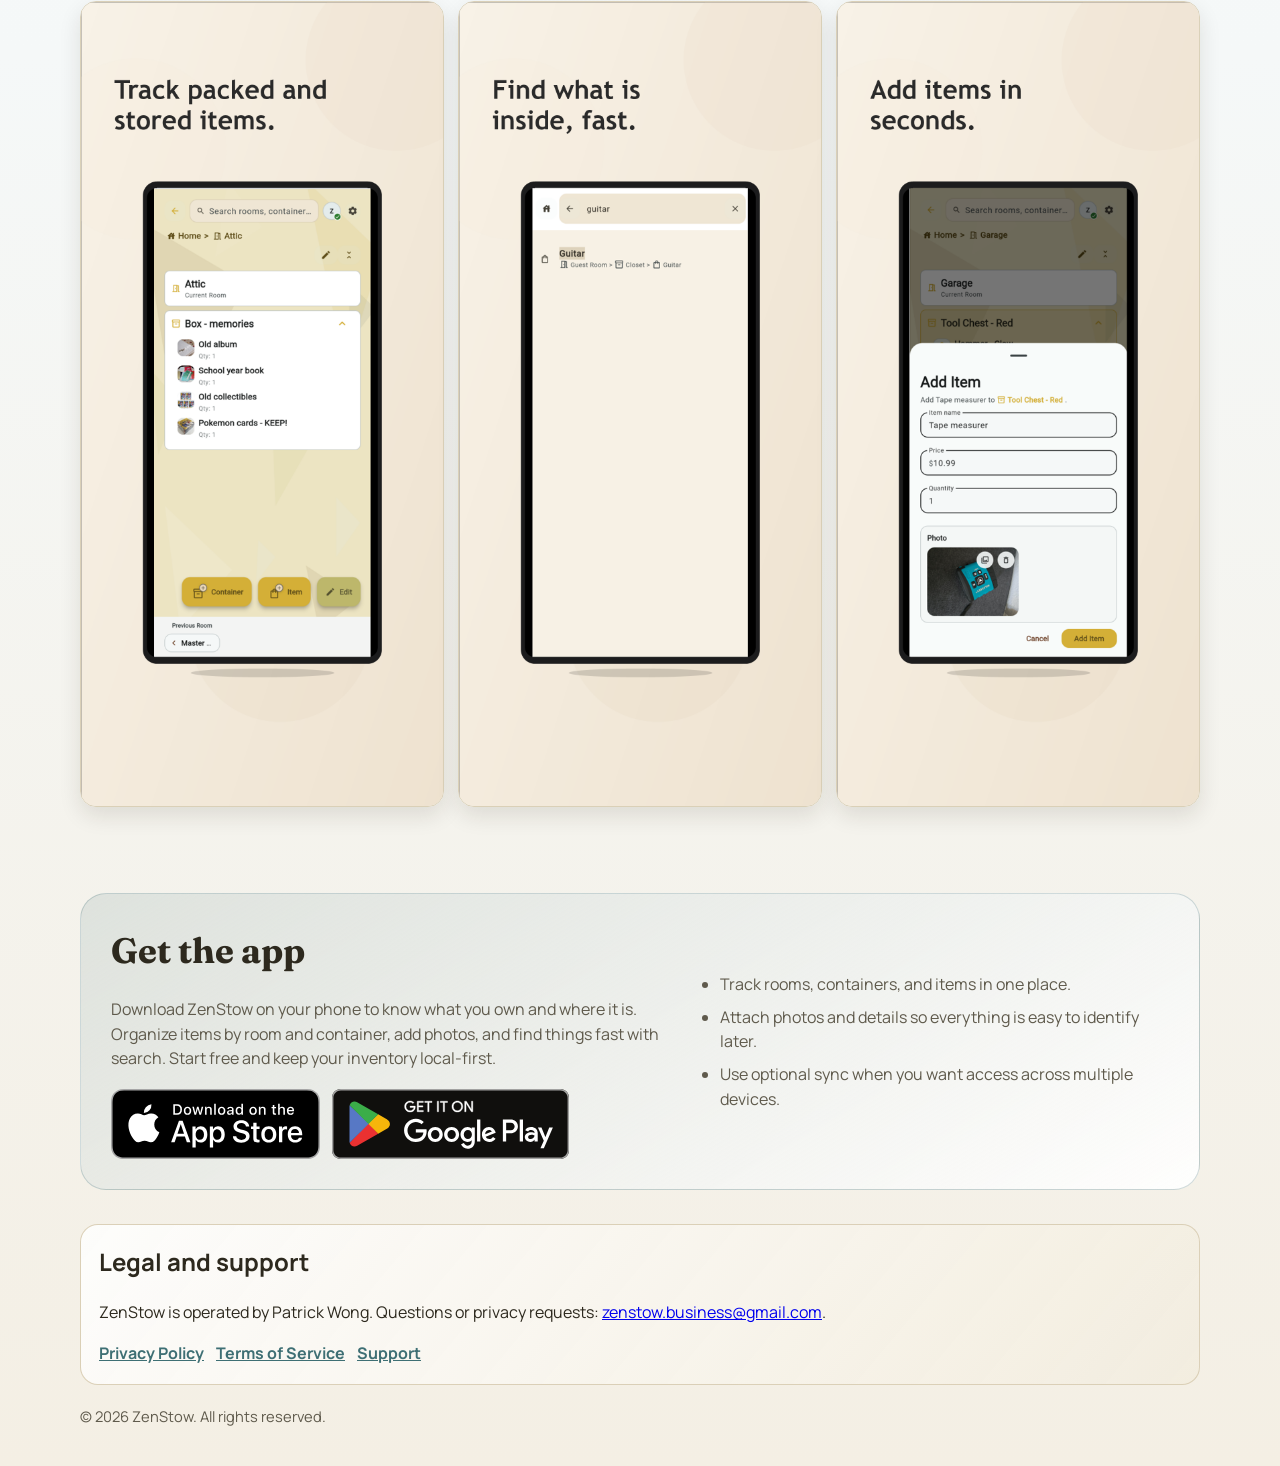
==== commit 0d596fbb: "Update index.html" ====
--- a/index.html
+++ b/index.html
@@ -302,7 +302,6 @@
       }
 
       .legal {
-        margin: 24px 0 48px;
         background: linear-gradient(130deg, rgba(255, 255, 255, 0.82), rgba(242, 236, 221, 0.74));
         border: 1px solid rgba(216, 204, 178, 0.92);
         border-radius: var(--radius-md);
@@ -325,6 +324,7 @@
       }
 
       .footer {
+        margin-top: 20px;
         padding: 0 0 38px;
         color: var(--ink-soft);
         font-size: 0.92rem;
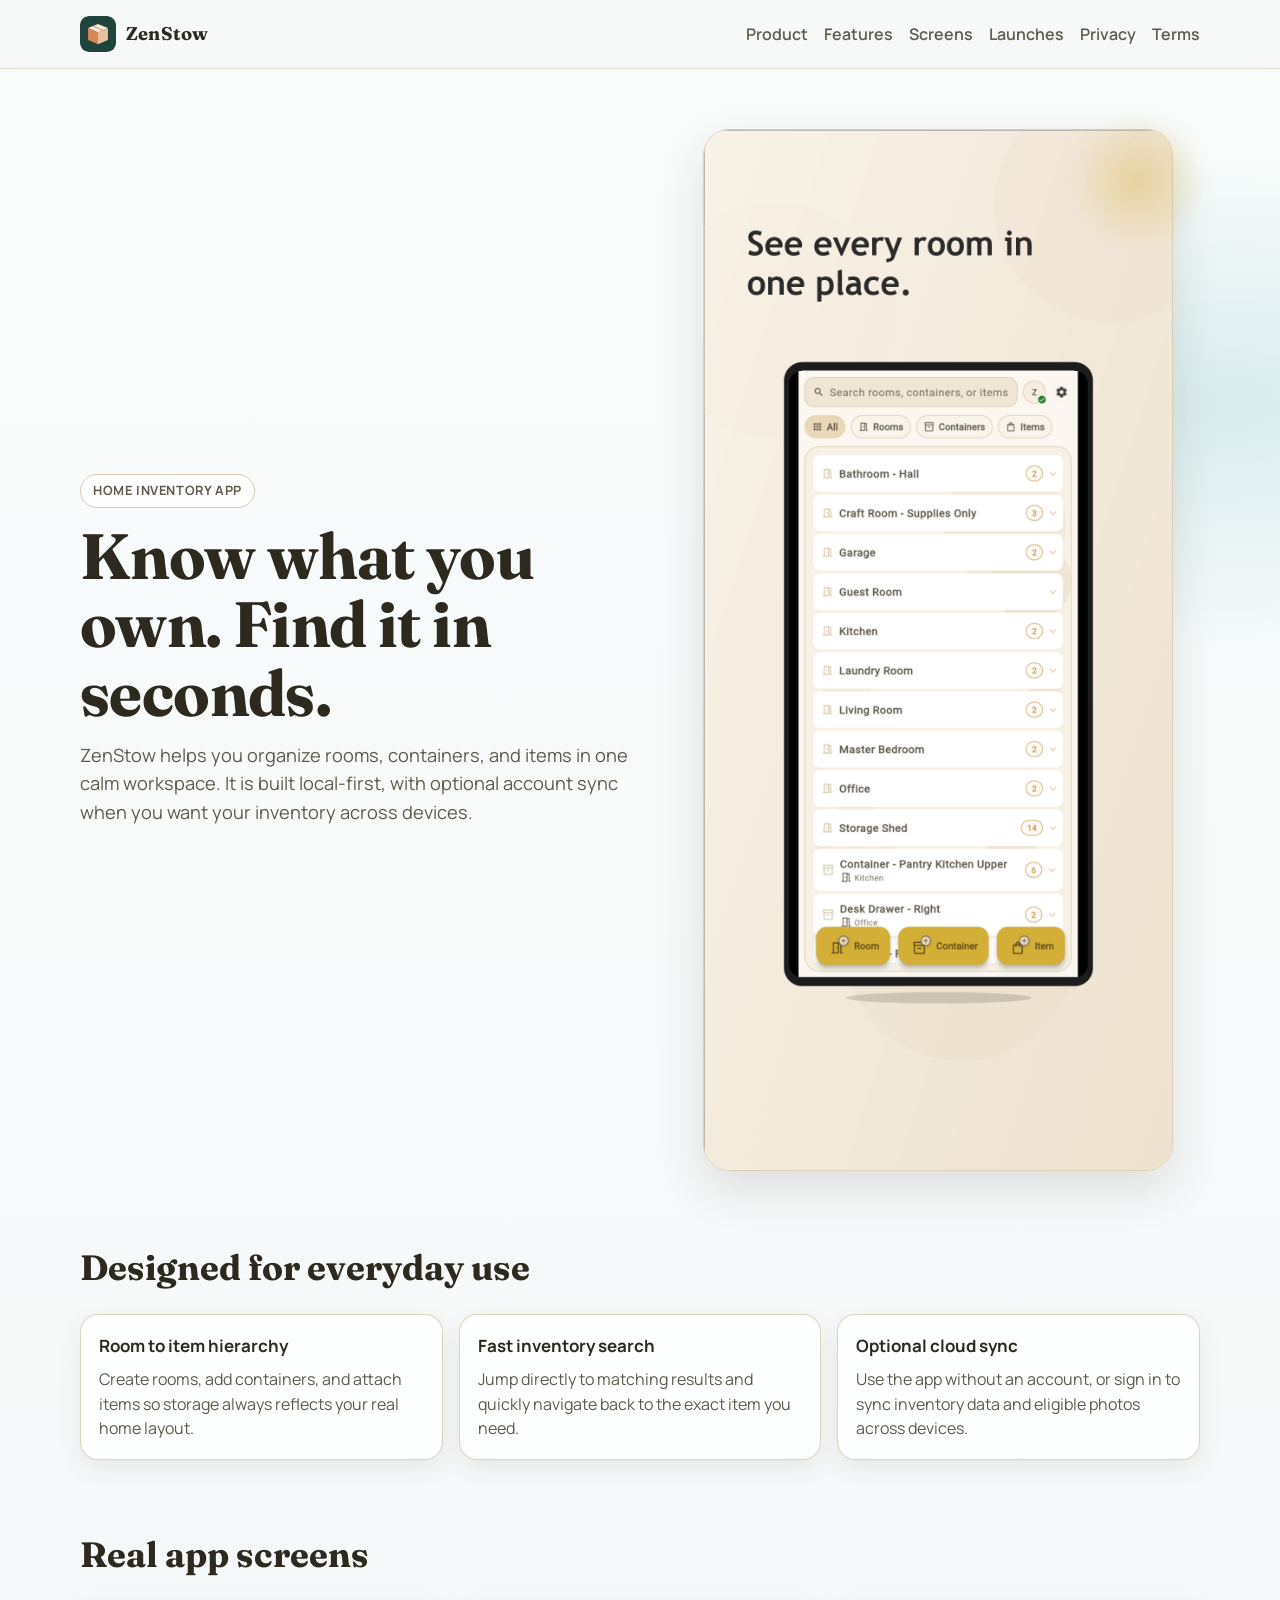
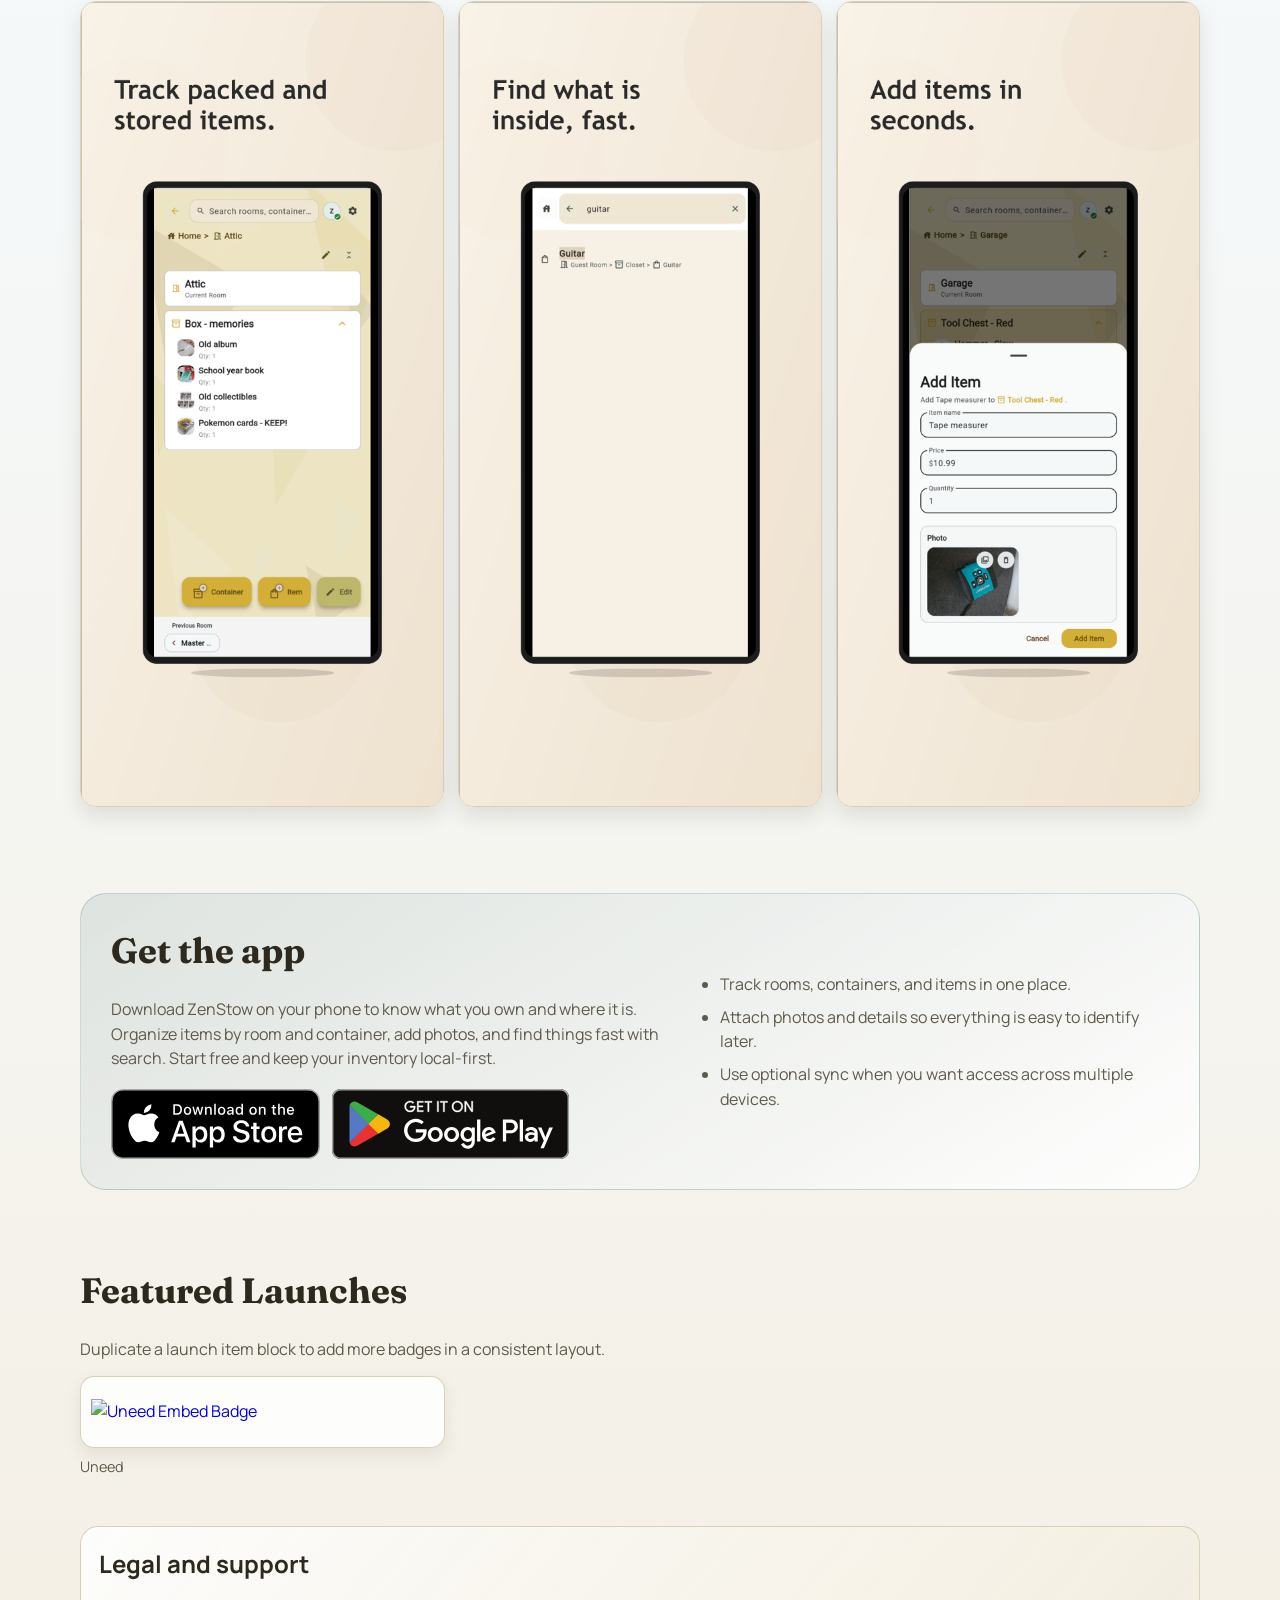
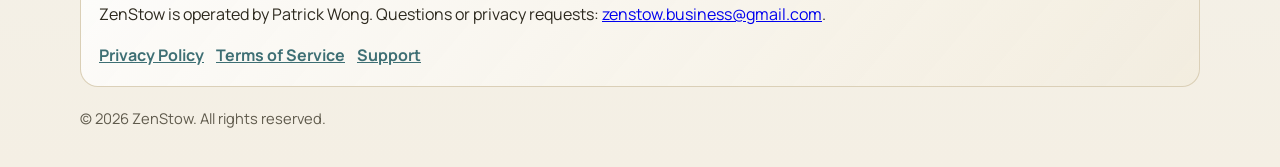
==== commit 863fa099: "Update index.html" ====
--- a/index.html
+++ b/index.html
@@ -301,6 +301,59 @@
         font-size: 0.9rem;
       }
 
+      .launches {
+        margin-top: 6px;
+      }
+
+      .launches p {
+        margin: 0 0 14px;
+        color: var(--ink-soft);
+      }
+
+      .launch-grid {
+        display: grid;
+        grid-template-columns: repeat(3, minmax(0, 1fr));
+        gap: 12px;
+      }
+
+      .launch-item {
+        display: flex;
+        flex-direction: column;
+        gap: 8px;
+      }
+
+      .launch-badge {
+        display: flex;
+        align-items: center;
+        justify-content: center;
+        text-decoration: none;
+        background: rgba(255, 255, 255, 0.82);
+        border: 1px solid rgba(216, 204, 178, 0.9);
+        border-radius: 14px;
+        padding: 10px;
+        min-height: 72px;
+        box-shadow: 0 7px 18px rgba(36, 28, 11, 0.08);
+        transition: transform 0.25s ease, box-shadow 0.25s ease;
+      }
+
+      .launch-badge:hover {
+        transform: translateY(-2px);
+        box-shadow: 0 10px 22px rgba(36, 28, 11, 0.12);
+      }
+
+      .launch-badge img {
+        width: 100%;
+        max-height: 54px;
+        object-fit: contain;
+        display: block;
+      }
+
+      .launch-label {
+        margin: 0;
+        font-size: 0.9rem;
+        color: var(--ink-soft);
+      }
+
       .legal {
         background: linear-gradient(130deg, rgba(255, 255, 255, 0.82), rgba(242, 236, 221, 0.74));
         border: 1px solid rgba(216, 204, 178, 0.92);
@@ -354,6 +407,10 @@
         .shots {
           grid-template-columns: repeat(2, minmax(0, 1fr));
         }
+
+        .launch-grid {
+          grid-template-columns: repeat(2, minmax(0, 1fr));
+        }
       }
 
       @media (max-width: 640px) {
@@ -372,6 +429,10 @@
 
         .features,
         .shots {
+          grid-template-columns: 1fr;
+        }
+
+        .launch-grid {
           grid-template-columns: 1fr;
         }
       }
@@ -388,6 +449,7 @@
           <a href="#product">Product</a>
           <a href="#features">Features</a>
           <a href="#screens">Screens</a>
+          <a href="#launches">Launches</a>
           <a href="privacy-policy.html">Privacy</a>
           <a href="terms-of-service.html">Terms</a>
         </nav>
@@ -490,6 +552,25 @@
         </div>
       </section>
 
+      <section class="section container launches" id="launches">
+        <h2 data-reveal>Featured Launches</h2>
+        <p data-reveal>Duplicate a launch item block to add more badges in a consistent layout.</p>
+        <div class="launch-grid">
+          <article class="launch-item" data-reveal>
+            <a
+              class="launch-badge"
+              href="https://www.uneed.best/tool/zenstow-home-inventory"
+              target="_blank"
+              rel="noopener noreferrer"
+              aria-label="ZenStow on Uneed"
+            >
+              <img src="https://www.uneed.best/EMBED3.png" alt="Uneed Embed Badge" />
+            </a>
+            <p class="launch-label">Uneed</p>
+          </article>
+        </div>
+      </section>
+
       <section class="container legal" data-reveal>
         <h2>Legal and support</h2>
         <p>
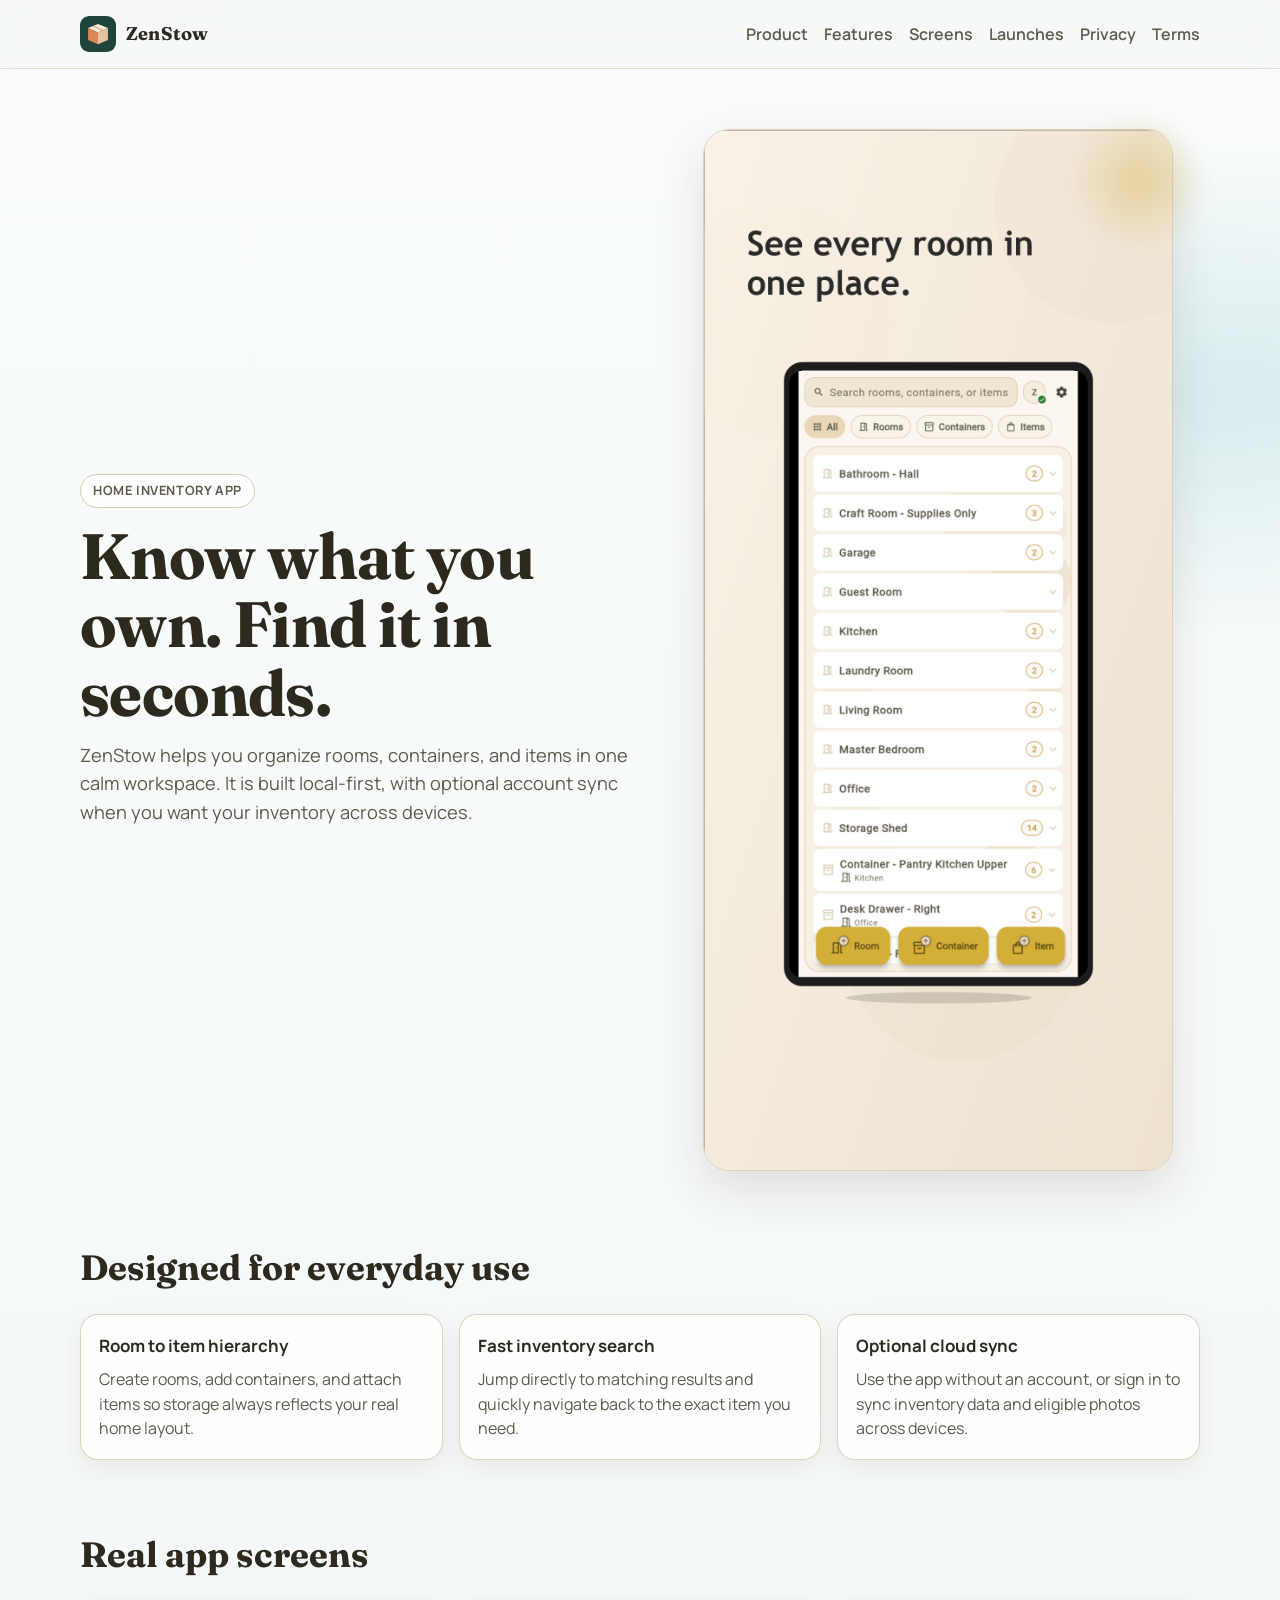
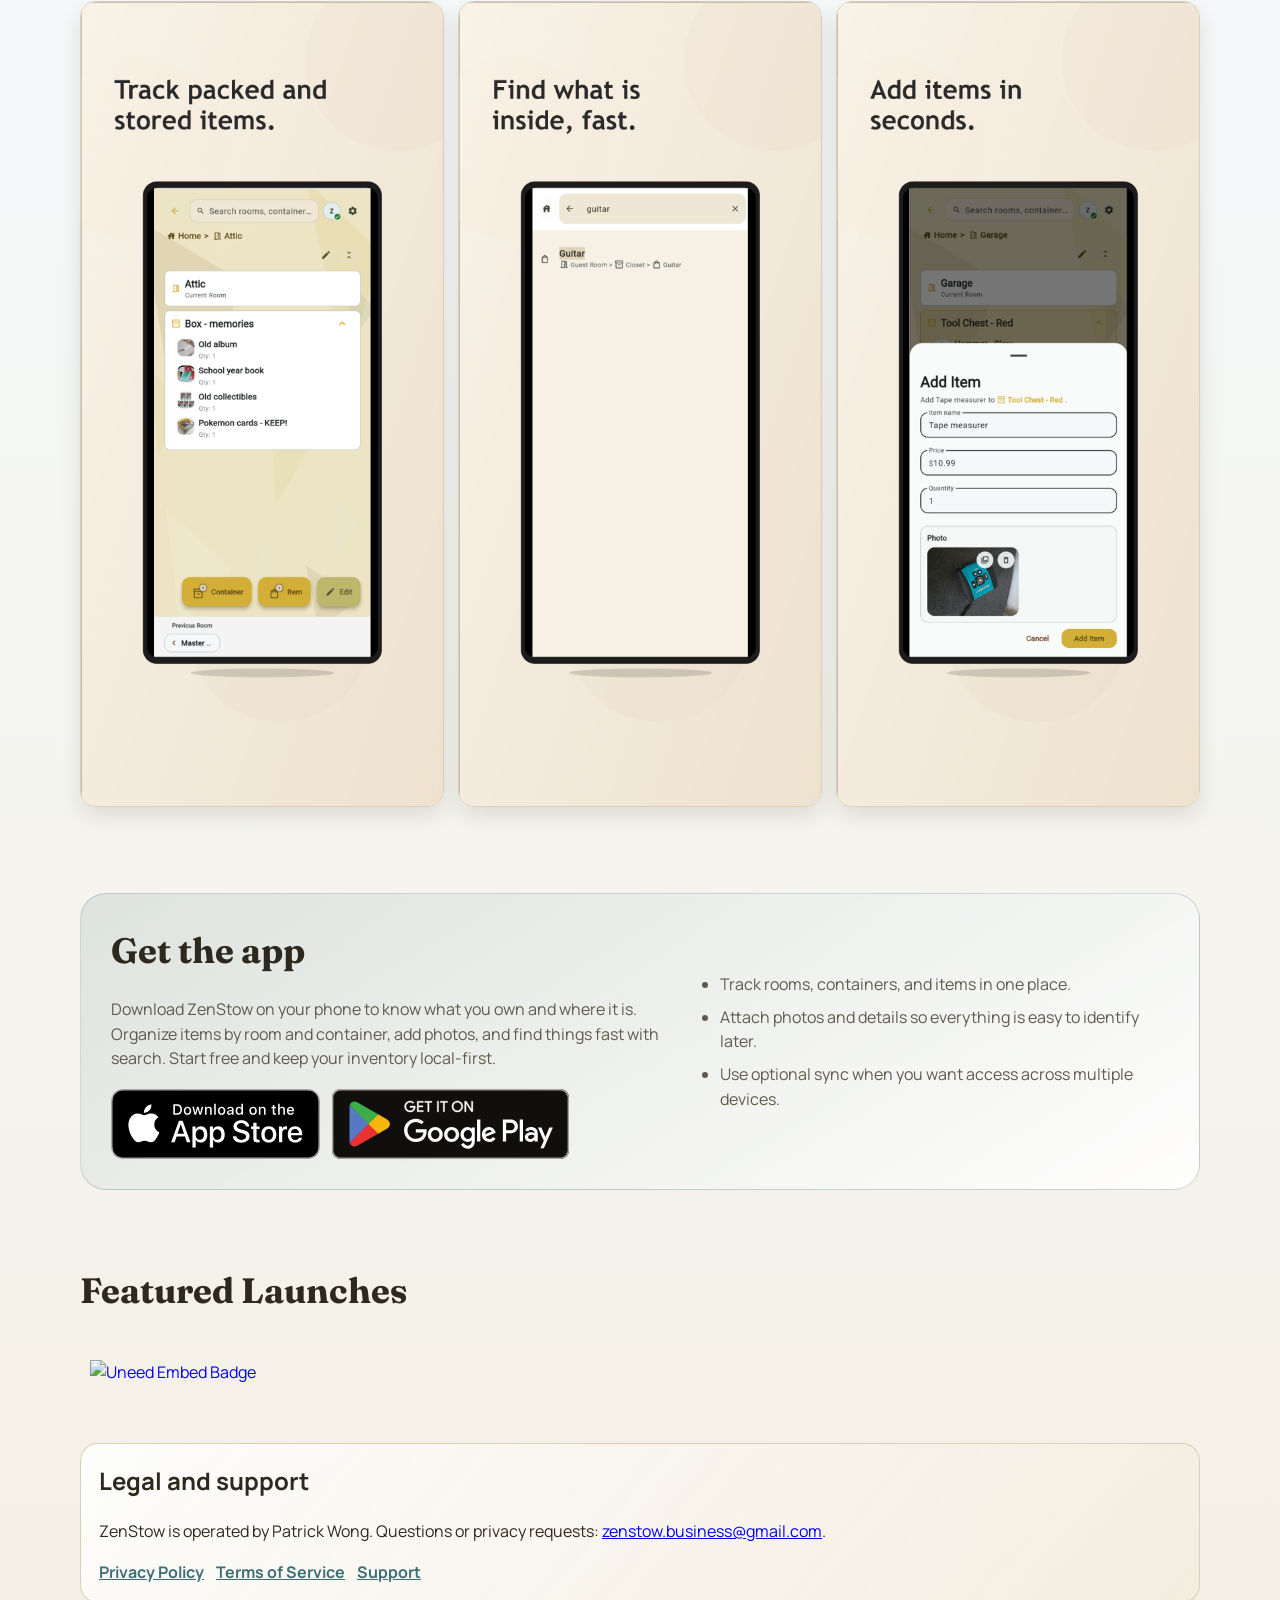
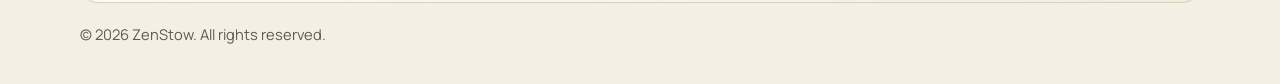
==== commit 47955b03: "Update index.html" ====
--- a/index.html
+++ b/index.html
@@ -327,12 +327,8 @@
         align-items: center;
         justify-content: center;
         text-decoration: none;
-        background: rgba(255, 255, 255, 0.82);
-        border: 1px solid rgba(216, 204, 178, 0.9);
-        border-radius: 14px;
         padding: 10px;
         min-height: 72px;
-        box-shadow: 0 7px 18px rgba(36, 28, 11, 0.08);
         transition: transform 0.25s ease, box-shadow 0.25s ease;
       }
 
@@ -554,7 +550,6 @@
 
       <section class="section container launches" id="launches">
         <h2 data-reveal>Featured Launches</h2>
-        <p data-reveal>Duplicate a launch item block to add more badges in a consistent layout.</p>
         <div class="launch-grid">
           <article class="launch-item" data-reveal>
             <a
@@ -566,7 +561,6 @@
             >
               <img src="https://www.uneed.best/EMBED3.png" alt="Uneed Embed Badge" />
             </a>
-            <p class="launch-label">Uneed</p>
           </article>
         </div>
       </section>
